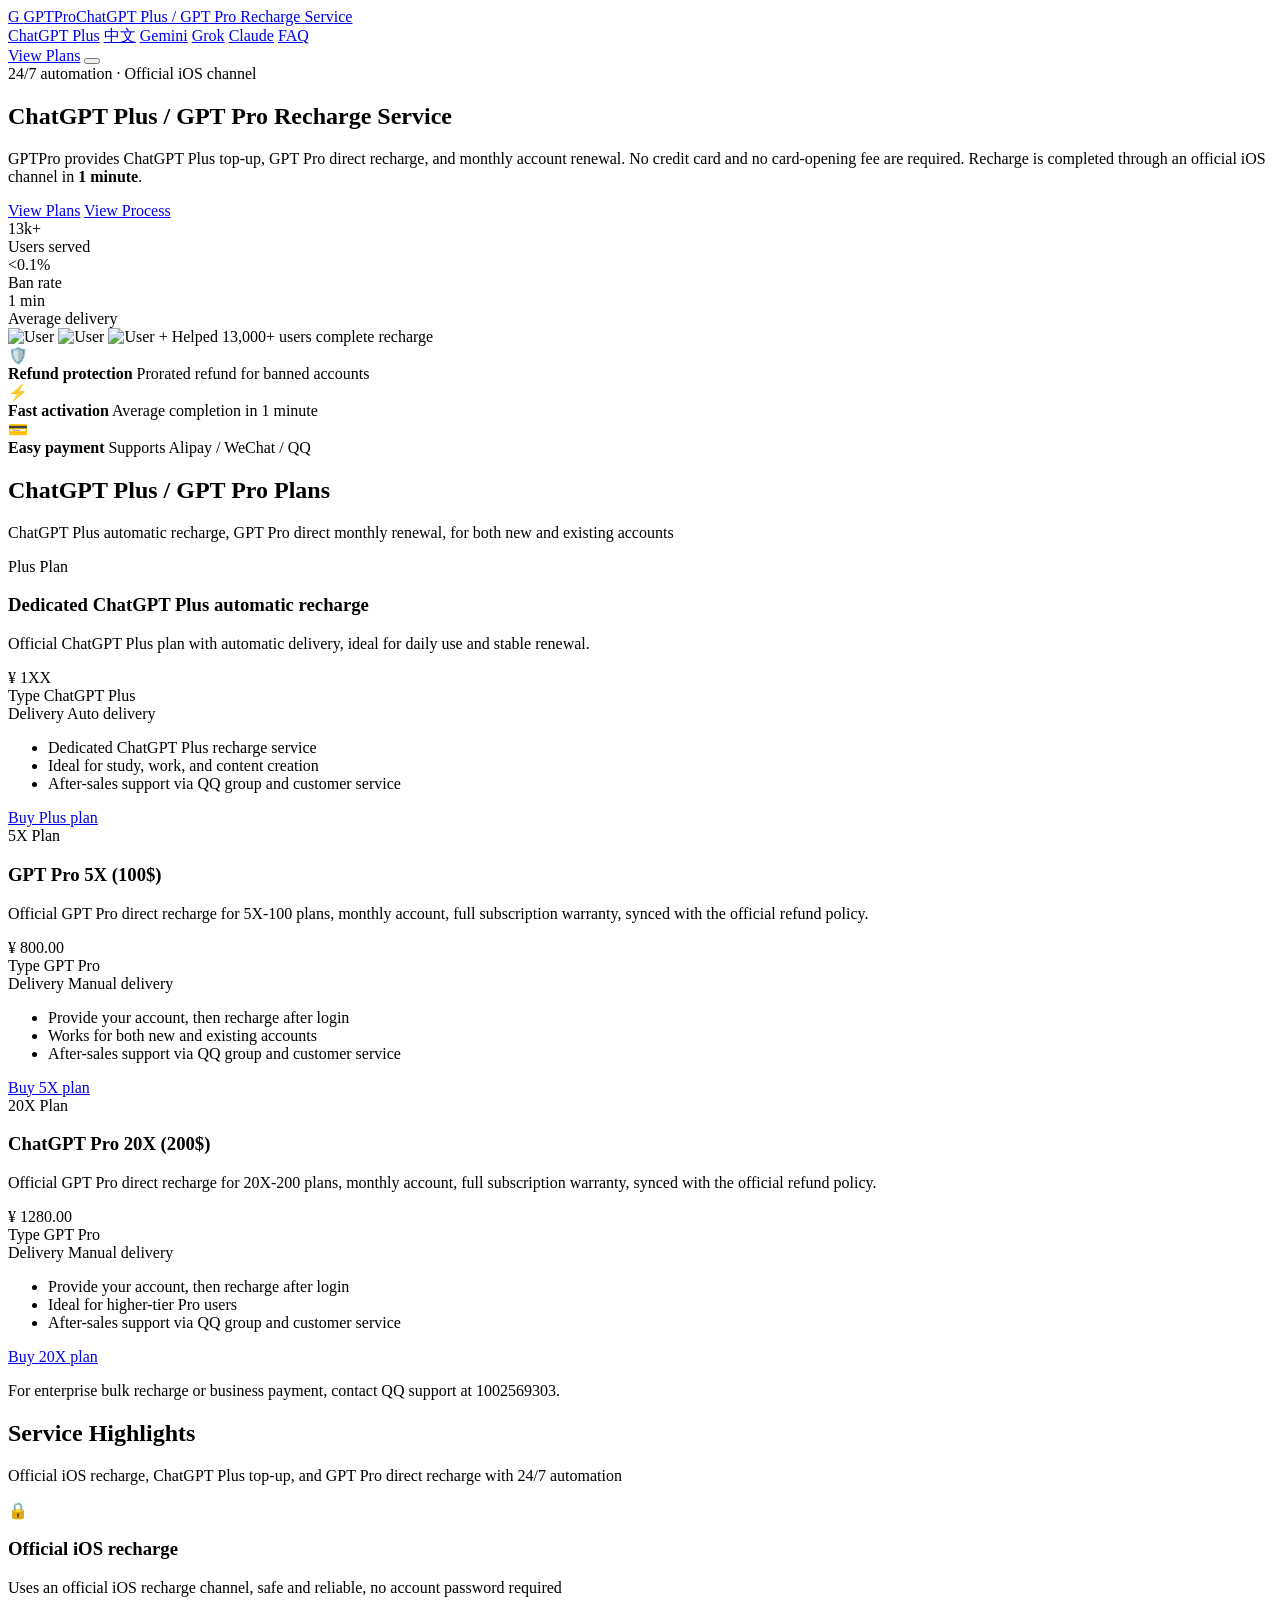
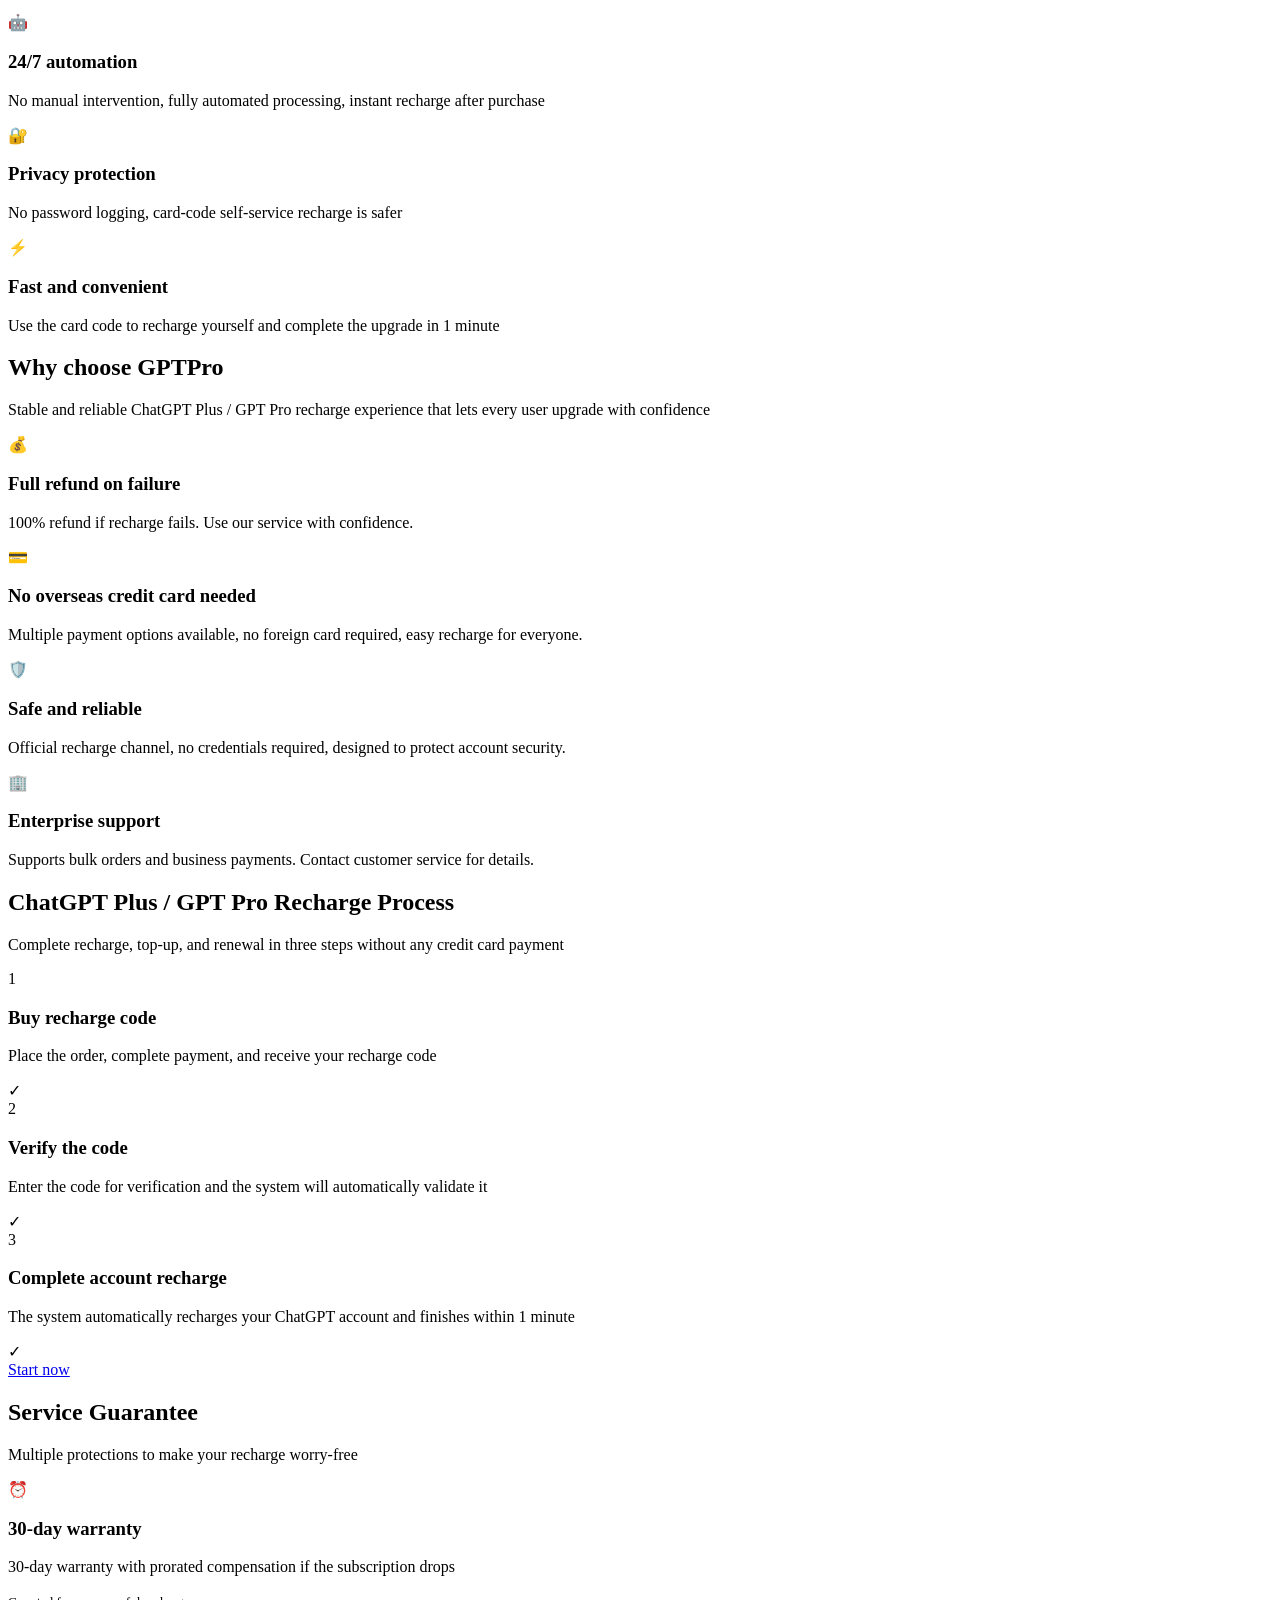
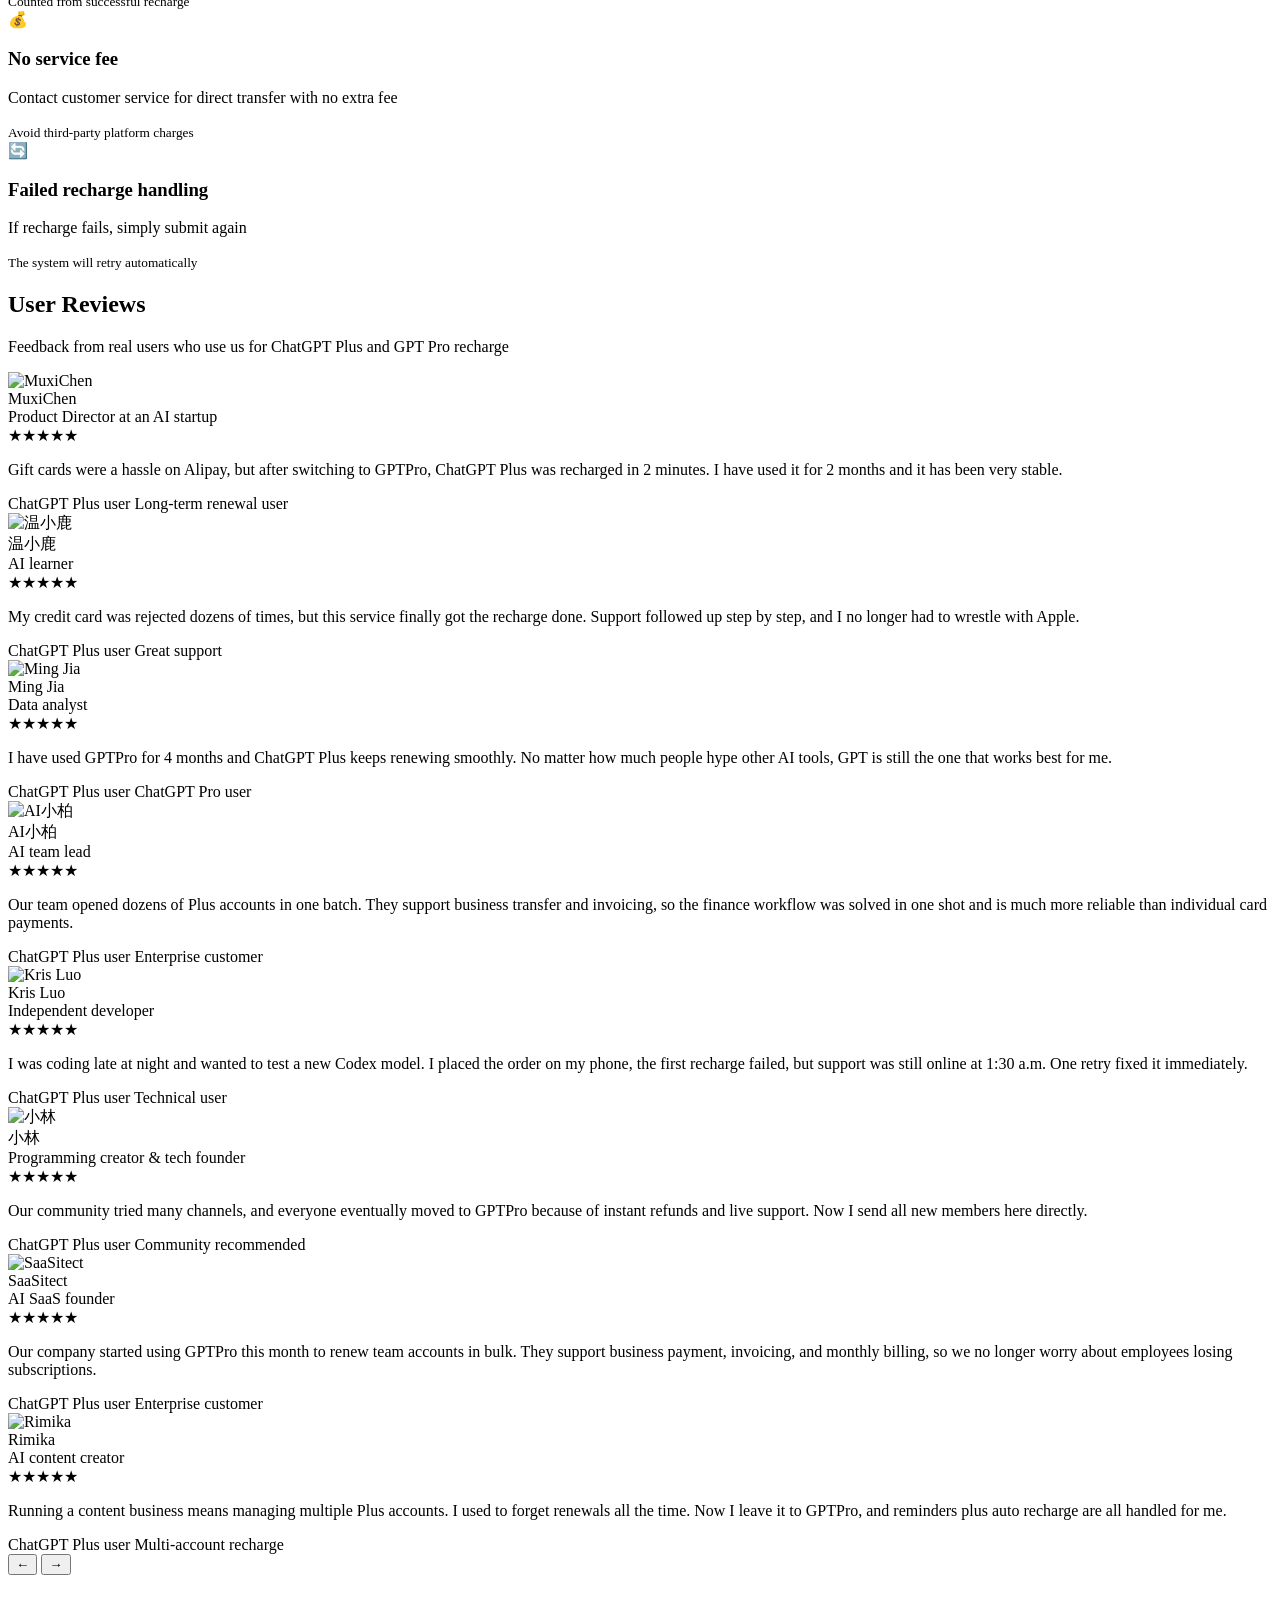
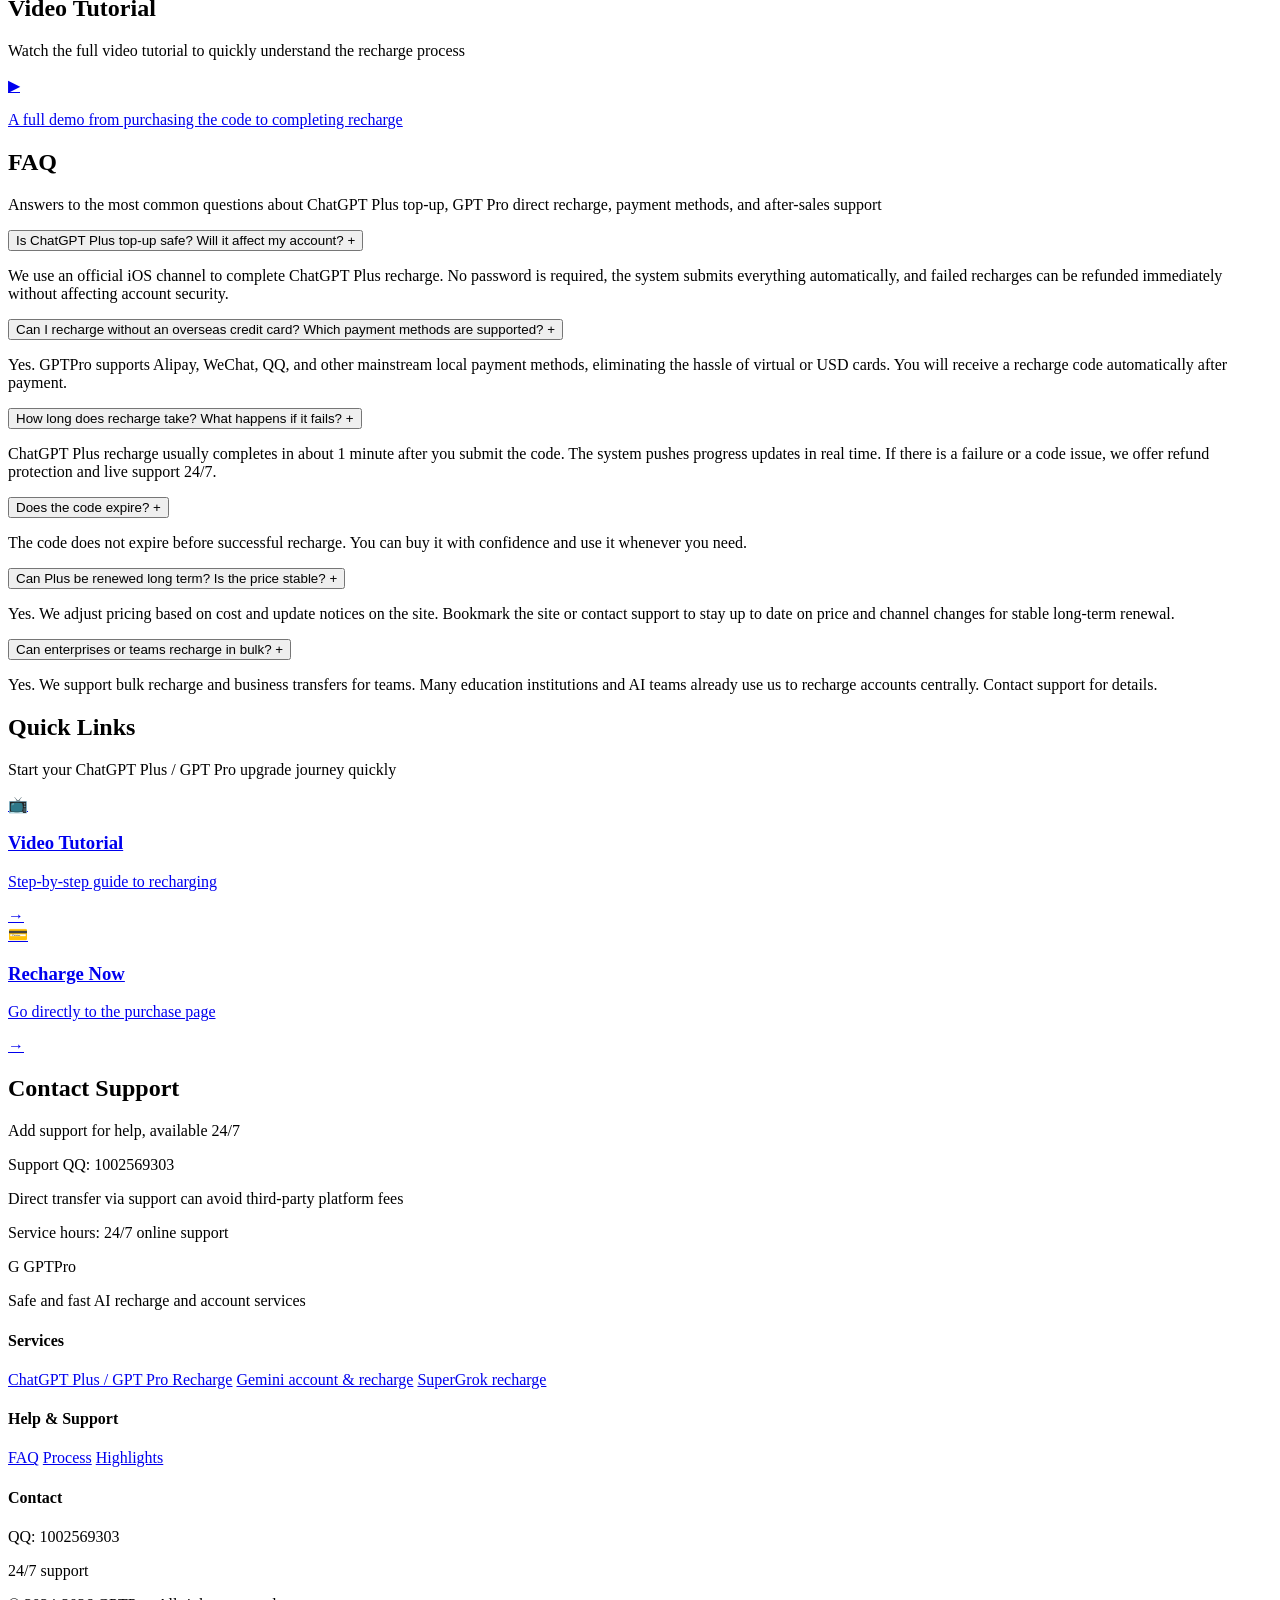
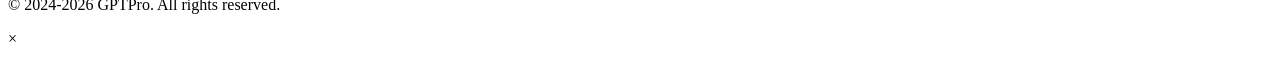
==== en/index.html @ 168c5d68 "Rebrand site as GPTPro" ====
<!DOCTYPE html>
<html lang="en">
<head>
    <meta charset="UTF-8">
    <meta name="viewport" content="width=device-width, initial-scale=1.0">
    <title>GPTPro ChatGPT Plus / GPT Pro Recharge, Top-up & Renewal</title>
    <meta name="description" content="GPTPro offers ChatGPT Plus top-up, GPT Pro direct recharge, monthly renewal, and automatic activation. We support Alipay, WeChat Pay, and QQ Pay through an official iOS channel with a 30-day warranty and prorated refund protection.">
    <meta name="keywords" content="ChatGPT Plus,ChatGPT Plus top-up,ChatGPT Plus recharge,GPT Pro,GPT Pro recharge,ChatGPT Pro recharge,ChatGPT renewal,monthly renewal,automatic recharge,official iOS channel,Alipay,WeChat Pay,QQ Pay,AI recharge service">
    <link rel="stylesheet" href="style.css">
    <link rel="icon" href="data:image/svg+xml,<svg xmlns='http://www.w3.org/2000/svg' viewBox='0 0 100 100'><text y='.9em' font-size='90'>🚀</text></svg>">
</head>
<body>
    <!-- Navbar -->
    <nav class="navbar">
        <div class="navbar-container">
            <a href="index.html" class="navbar-logo">
                <span class="logo-icon">G</span>
                <span class="logo-text">GPTPro<span class="logo-sub">ChatGPT Plus / GPT Pro Recharge Service</span></span>
            </a>
            <div class="navbar-links">
                <a href="index.html" class="nav-tab active">ChatGPT Plus</a>
                <a href="../index.html" class="nav-tab">中文</a>
                <a href="gemini.html" class="nav-tab">Gemini</a>
                <a href="grok.html" class="nav-tab">Grok</a>
                <a href="https://upclaude.chatgpt-plus.top/" target="_blank" rel="noopener noreferrer" class="nav-tab">Claude</a>
                <a href="faq.html" class="nav-tab">FAQ</a>
            </div>
            <a href="#pricing" class="navbar-cta">View Plans</a>
            <button class="mobile-menu-btn" id="mobile-menu-btn">
                <span></span><span></span><span></span>
            </button>
        </div>
    </nav>

    <div class="container">
        <!-- Hero Section -->
        <section class="hero">
            <div class="hero-badge">24/7 automation · Official iOS channel</div>
            <h1 class="hero-title">ChatGPT Plus / GPT Pro Recharge Service</h1>
            <p class="hero-desc">GPTPro provides ChatGPT Plus top-up, GPT Pro direct recharge, and monthly account renewal. No credit card and no card-opening fee are required. Recharge is completed through an official iOS channel in <strong>1 minute</strong>.</p>
            <div class="hero-actions">
                <a href="#pricing" class="btn-primary">View Plans</a>
                <a href="#steps" class="btn-secondary">View Process</a>
            </div>
            <div class="hero-stats">
                <div class="stat">
                    <div class="stat-number">13k+</div>
                    <div class="stat-label">Users served</div>
                </div>
                <div class="stat">
                    <div class="stat-number">&lt;0.1%</div>
                    <div class="stat-label">Ban rate</div>
                </div>
                <div class="stat">
                    <div class="stat-number">1 min</div>
                    <div class="stat-label">Average delivery</div>
                </div>
            </div>
            <div class="hero-avatars">
                <img src="https://api.dicebear.com/7.x/notionists/svg?seed=Alice" alt="User" class="avatar">
                <img src="https://api.dicebear.com/7.x/notionists/svg?seed=Bob" alt="User" class="avatar">
                <img src="https://api.dicebear.com/7.x/notionists/svg?seed=Carol" alt="User" class="avatar">
                <span class="avatar-more">+</span>
                <span class="avatar-text">Helped 13,000+ users complete recharge</span>
            </div>
        </section>

        <!-- Trust Indicators -->
        <section class="trust-bar">
            <div class="trust-item">
                <div class="trust-icon">🛡️</div>
                <div class="trust-info">
                    <strong>Refund protection</strong>
                    <span>Prorated refund for banned accounts</span>
                </div>
            </div>
            <div class="trust-item">
                <div class="trust-icon">⚡</div>
                <div class="trust-info">
                    <strong>Fast activation</strong>
                    <span>Average completion in 1 minute</span>
                </div>
            </div>
            <div class="trust-item">
                <div class="trust-icon">💳</div>
                <div class="trust-info">
                    <strong>Easy payment</strong>
                    <span>Supports Alipay / WeChat / QQ</span>
                </div>
            </div>
        </section>

        <!-- Pricing Section -->
        <section class="pricing-section" id="pricing">
            <div class="section-header">
                <h2>ChatGPT Plus / GPT Pro Plans</h2>
                <p>ChatGPT Plus automatic recharge, GPT Pro direct monthly renewal, for both new and existing accounts</p>
            </div>
            <div class="pricing-grid">
                <article class="pricing-card">
                    <span class="pricing-badge hot">Plus Plan</span>
                    <h3>Dedicated ChatGPT Plus automatic recharge</h3>
                    <p class="pricing-desc">Official ChatGPT Plus plan with automatic delivery, ideal for daily use and stable renewal.</p>
                    <div class="pricing-price">
                        <span class="price-currency">¥</span>
                        <span class="price-amount">1XX</span>
                    </div>
                    <div class="pricing-meta">
                        <div class="meta-item">
                            <span class="meta-label">Type</span>
                            <span class="meta-value">ChatGPT Plus</span>
                        </div>
                        <div class="meta-item">
                            <span class="meta-label">Delivery</span>
                            <span class="meta-value">Auto delivery</span>
                        </div>
                    </div>
                    <ul class="pricing-features">
                        <li>Dedicated ChatGPT Plus recharge service</li>
                        <li>Ideal for study, work, and content creation</li>
                        <li>After-sales support via QQ group and customer service</li>
                    </ul>
                    <a href="https://maynorai.jichiyun.sbs/buy/7" target="_blank" rel="noopener noreferrer" class="btn-primary btn-block">Buy Plus plan</a>
                </article>

                <article class="pricing-card">
                    <span class="pricing-badge">5X Plan</span>
                    <h3>GPT Pro 5X (100$)</h3>
                    <p class="pricing-desc">Official GPT Pro direct recharge for 5X-100 plans, monthly account, full subscription warranty, synced with the official refund policy.</p>
                    <div class="pricing-price">
                        <span class="price-currency">¥</span>
                        <span class="price-amount">800.00</span>
                    </div>
                    <div class="pricing-meta">
                        <div class="meta-item">
                            <span class="meta-label">Type</span>
                            <span class="meta-value">GPT Pro</span>
                        </div>
                        <div class="meta-item">
                            <span class="meta-label">Delivery</span>
                            <span class="meta-value">Manual delivery</span>
                        </div>
                    </div>
                    <ul class="pricing-features">
                        <li>Provide your account, then recharge after login</li>
                        <li>Works for both new and existing accounts</li>
                        <li>After-sales support via QQ group and customer service</li>
                    </ul>
                    <a href="https://maynorai.jichiyun.sbs/buy/23" target="_blank" rel="noopener noreferrer" class="btn-primary btn-block">Buy 5X plan</a>
                </article>

                <article class="pricing-card featured">
                    <span class="pricing-badge hot">20X Plan</span>
                    <h3>ChatGPT Pro 20X (200$)</h3>
                    <p class="pricing-desc">Official GPT Pro direct recharge for 20X-200 plans, monthly account, full subscription warranty, synced with the official refund policy.</p>
                    <div class="pricing-price">
                        <span class="price-currency">¥</span>
                        <span class="price-amount">1280.00</span>
                    </div>
                    <div class="pricing-meta">
                        <div class="meta-item">
                            <span class="meta-label">Type</span>
                            <span class="meta-value">GPT Pro</span>
                        </div>
                        <div class="meta-item">
                            <span class="meta-label">Delivery</span>
                            <span class="meta-value">Manual delivery</span>
                        </div>
                    </div>
                    <ul class="pricing-features">
                        <li>Provide your account, then recharge after login</li>
                        <li>Ideal for higher-tier Pro users</li>
                        <li>After-sales support via QQ group and customer service</li>
                    </ul>
                    <a href="https://maynorai.jichiyun.sbs/buy/24" target="_blank" rel="noopener noreferrer" class="btn-primary btn-block">Buy 20X plan</a>
                </article>
            </div>
            <div class="pricing-note">
                <p>For enterprise bulk recharge or business payment, contact QQ support at 1002569303.</p>
            </div>
        </section>

        <!-- Features Section -->
        <section class="features-section" id="features">
            <div class="section-header">
                <h2>Service Highlights</h2>
                <p>Official iOS recharge, ChatGPT Plus top-up, and GPT Pro direct recharge with 24/7 automation</p>
            </div>
            <div class="features-grid">
                <div class="feature-card">
                    <div class="feature-icon">🔒</div>
                    <h3>Official iOS recharge</h3>
                    <p>Uses an official iOS recharge channel, safe and reliable, no account password required</p>
                </div>
                <div class="feature-card">
                    <div class="feature-icon">🤖</div>
                    <h3>24/7 automation</h3>
                    <p>No manual intervention, fully automated processing, instant recharge after purchase</p>
                </div>
                <div class="feature-card">
                    <div class="feature-icon">🔐</div>
                    <h3>Privacy protection</h3>
                    <p>No password logging, card-code self-service recharge is safer</p>
                </div>
                <div class="feature-card">
                    <div class="feature-icon">⚡</div>
                    <h3>Fast and convenient</h3>
                    <p>Use the card code to recharge yourself and complete the upgrade in 1 minute</p>
                </div>
            </div>
        </section>

        <!-- Why Choose Us -->
        <section class="why-us-section" id="why-us">
            <div class="section-header">
                <h2>Why choose GPTPro</h2>
                <p>Stable and reliable ChatGPT Plus / GPT Pro recharge experience that lets every user upgrade with confidence</p>
            </div>
            <div class="why-us-grid">
                <div class="why-us-card">
                    <div class="why-us-icon">💰</div>
                    <h3>Full refund on failure</h3>
                    <p>100% refund if recharge fails. Use our service with confidence.</p>
                </div>
                <div class="why-us-card">
                    <div class="why-us-icon">💳</div>
                    <h3>No overseas credit card needed</h3>
                    <p>Multiple payment options available, no foreign card required, easy recharge for everyone.</p>
                </div>
                <div class="why-us-card">
                    <div class="why-us-icon">🛡️</div>
                    <h3>Safe and reliable</h3>
                    <p>Official recharge channel, no credentials required, designed to protect account security.</p>
                </div>
                <div class="why-us-card">
                    <div class="why-us-icon">🏢</div>
                    <h3>Enterprise support</h3>
                    <p>Supports bulk orders and business payments. Contact customer service for details.</p>
                </div>
            </div>
        </section>

        <!-- Steps Section -->
        <section class="steps-section" id="steps">
            <div class="section-header">
                <h2>ChatGPT Plus / GPT Pro Recharge Process</h2>
                <p>Complete recharge, top-up, and renewal in three steps without any credit card payment</p>
            </div>
            <div class="steps-timeline">
                <div class="step-card">
                    <div class="step-number">1</div>
                    <div class="step-content">
                        <h3>Buy recharge code</h3>
                        <p>Place the order, complete payment, and receive your recharge code</p>
                    </div>
                    <span class="step-check">✓</span>
                </div>
                <div class="step-card">
                    <div class="step-number">2</div>
                    <div class="step-content">
                        <h3>Verify the code</h3>
                        <p>Enter the code for verification and the system will automatically validate it</p>
                    </div>
                    <span class="step-check">✓</span>
                </div>
                <div class="step-card">
                    <div class="step-number">3</div>
                    <div class="step-content">
                        <h3>Complete account recharge</h3>
                        <p>The system automatically recharges your ChatGPT account and finishes within 1 minute</p>
                    </div>
                    <span class="step-check">✓</span>
                </div>
            </div>
            <div class="steps-cta">
                <a href="#pricing" class="btn-primary">Start now</a>
            </div>
        </section>

        <!-- Warranty Section -->
        <section class="warranty-section">
            <div class="section-header">
                <h2>Service Guarantee</h2>
                <p>Multiple protections to make your recharge worry-free</p>
            </div>
            <div class="warranty-grid">
                <div class="warranty-card">
                    <div class="warranty-icon">⏰</div>
                    <h3>30-day warranty</h3>
                    <p>30-day warranty with prorated compensation if the subscription drops</p>
                    <small>Counted from successful recharge</small>
                </div>
                <div class="warranty-card">
                    <div class="warranty-icon">💰</div>
                    <h3>No service fee</h3>
                    <p>Contact customer service for direct transfer with no extra fee</p>
                    <small>Avoid third-party platform charges</small>
                </div>
                <div class="warranty-card">
                    <div class="warranty-icon">🔄</div>
                    <h3>Failed recharge handling</h3>
                    <p>If recharge fails, simply submit again</p>
                    <small>The system will retry automatically</small>
                </div>
            </div>
        </section>

        <!-- Testimonials -->
        <section class="testimonials-section" id="testimonials">
            <div class="section-header">
                <h2>User Reviews</h2>
                <p>Feedback from real users who use us for ChatGPT Plus and GPT Pro recharge</p>
            </div>
            <div class="testimonials-scroll" id="testimonials-scroll">
                <div class="testimonials-track" id="testimonials-track">
                    <div class="testimonial-card">
                        <div class="testimonial-header">
                            <img src="https://api.dicebear.com/7.x/notionists/svg?seed=MuxiChen" alt="MuxiChen" class="testimonial-avatar">
                            <div>
                                <div class="testimonial-name">MuxiChen</div>
                                <div class="testimonial-role">Product Director at an AI startup</div>
                            </div>
                            <div class="testimonial-stars">&#9733;&#9733;&#9733;&#9733;&#9733;</div>
                        </div>
                        <p class="testimonial-text">Gift cards were a hassle on Alipay, but after switching to GPTPro, ChatGPT Plus was recharged in 2 minutes. I have used it for 2 months and it has been very stable.</p>
                        <div class="testimonial-tags">
                            <span>ChatGPT Plus user</span>
                            <span>Long-term renewal user</span>
                        </div>
                    </div>
                    <div class="testimonial-card">
                        <div class="testimonial-header">
                            <img src="https://api.dicebear.com/7.x/notionists/svg?seed=WenLu" alt="温小鹿" class="testimonial-avatar">
                            <div>
                                <div class="testimonial-name">温小鹿</div>
                                <div class="testimonial-role">AI learner</div>
                            </div>
                            <div class="testimonial-stars">&#9733;&#9733;&#9733;&#9733;&#9733;</div>
                        </div>
                        <p class="testimonial-text">My credit card was rejected dozens of times, but this service finally got the recharge done. Support followed up step by step, and I no longer had to wrestle with Apple.</p>
                        <div class="testimonial-tags">
                            <span>ChatGPT Plus user</span>
                            <span>Great support</span>
                        </div>
                    </div>
                    <div class="testimonial-card">
                        <div class="testimonial-header">
                            <img src="https://api.dicebear.com/7.x/notionists/svg?seed=MingJia" alt="Ming Jia" class="testimonial-avatar">
                            <div>
                                <div class="testimonial-name">Ming Jia</div>
                                <div class="testimonial-role">Data analyst</div>
                            </div>
                            <div class="testimonial-stars">&#9733;&#9733;&#9733;&#9733;&#9733;</div>
                        </div>
                        <p class="testimonial-text">I have used GPTPro for 4 months and ChatGPT Plus keeps renewing smoothly. No matter how much people hype other AI tools, GPT is still the one that works best for me.</p>
                        <div class="testimonial-tags">
                            <span>ChatGPT Plus user</span>
                            <span>ChatGPT Pro user</span>
                        </div>
                    </div>
                    <div class="testimonial-card">
                        <div class="testimonial-header">
                            <img src="https://api.dicebear.com/7.x/notionists/svg?seed=AIXiaobai" alt="AI小柏" class="testimonial-avatar">
                            <div>
                                <div class="testimonial-name">AI小柏</div>
                                <div class="testimonial-role">AI team lead</div>
                            </div>
                            <div class="testimonial-stars">&#9733;&#9733;&#9733;&#9733;&#9733;</div>
                        </div>
                        <p class="testimonial-text">Our team opened dozens of Plus accounts in one batch. They support business transfer and invoicing, so the finance workflow was solved in one shot and is much more reliable than individual card payments.</p>
                        <div class="testimonial-tags">
                            <span>ChatGPT Plus user</span>
                            <span>Enterprise customer</span>
                        </div>
                    </div>
                    <div class="testimonial-card">
                        <div class="testimonial-header">
                            <img src="https://api.dicebear.com/7.x/notionists/svg?seed=KrisLuo" alt="Kris Luo" class="testimonial-avatar">
                            <div>
                                <div class="testimonial-name">Kris Luo</div>
                                <div class="testimonial-role">Independent developer</div>
                            </div>
                            <div class="testimonial-stars">&#9733;&#9733;&#9733;&#9733;&#9733;</div>
                        </div>
                        <p class="testimonial-text">I was coding late at night and wanted to test a new Codex model. I placed the order on my phone, the first recharge failed, but support was still online at 1:30 a.m. One retry fixed it immediately.</p>
                        <div class="testimonial-tags">
                            <span>ChatGPT Plus user</span>
                            <span>Technical user</span>
                        </div>
                    </div>
                    <div class="testimonial-card">
                        <div class="testimonial-header">
                            <img src="https://api.dicebear.com/7.x/notionists/svg?seed=XiaoLin" alt="小林" class="testimonial-avatar">
                            <div>
                                <div class="testimonial-name">小林</div>
                                <div class="testimonial-role">Programming creator &amp; tech founder</div>
                            </div>
                            <div class="testimonial-stars">&#9733;&#9733;&#9733;&#9733;&#9733;</div>
                        </div>
                        <p class="testimonial-text">Our community tried many channels, and everyone eventually moved to GPTPro because of instant refunds and live support. Now I send all new members here directly.</p>
                        <div class="testimonial-tags">
                            <span>ChatGPT Plus user</span>
                            <span>Community recommended</span>
                        </div>
                    </div>
                    <div class="testimonial-card">
                        <div class="testimonial-header">
                            <img src="https://api.dicebear.com/7.x/notionists/svg?seed=SaaSitect" alt="SaaSitect" class="testimonial-avatar">
                            <div>
                                <div class="testimonial-name">SaaSitect</div>
                                <div class="testimonial-role">AI SaaS founder</div>
                            </div>
                            <div class="testimonial-stars">&#9733;&#9733;&#9733;&#9733;&#9733;</div>
                        </div>
                        <p class="testimonial-text">Our company started using GPTPro this month to renew team accounts in bulk. They support business payment, invoicing, and monthly billing, so we no longer worry about employees losing subscriptions.</p>
                        <div class="testimonial-tags">
                            <span>ChatGPT Plus user</span>
                            <span>Enterprise customer</span>
                        </div>
                    </div>
                    <div class="testimonial-card">
                        <div class="testimonial-header">
                            <img src="https://api.dicebear.com/7.x/notionists/svg?seed=Rimika" alt="Rimika" class="testimonial-avatar">
                            <div>
                                <div class="testimonial-name">Rimika</div>
                                <div class="testimonial-role">AI content creator</div>
                            </div>
                            <div class="testimonial-stars">&#9733;&#9733;&#9733;&#9733;&#9733;</div>
                        </div>
                        <p class="testimonial-text">Running a content business means managing multiple Plus accounts. I used to forget renewals all the time. Now I leave it to GPTPro, and reminders plus auto recharge are all handled for me.</p>
                        <div class="testimonial-tags">
                            <span>ChatGPT Plus user</span>
                            <span>Multi-account recharge</span>
                        </div>
                    </div>
                </div>
            </div>
            <div class="testimonials-nav">
                <button class="testimonial-nav-btn" id="scroll-left" aria-label="Scroll left">&#8592;</button>
                <button class="testimonial-nav-btn" id="scroll-right" aria-label="Scroll right">&#8594;</button>
            </div>
        </section>

        <!-- Video Tutorial -->
        <section class="video-section">
            <div class="section-header">
                <h2>Video Tutorial</h2>
                <p>Watch the full video tutorial to quickly understand the recharge process</p>
            </div>
            <div class="video-wrapper">
                <a href="https://www.bilibili.com/video/BV19MQMB6EUP/" target="_blank" class="video-link">
                    <div class="video-placeholder">
                        <div class="video-play">▶</div>
                        <p>A full demo from purchasing the code to completing recharge</p>
                    </div>
                </a>
            </div>
        </section>

        <!-- FAQ Section -->
        <section class="faq-section" id="faq">
            <div class="section-header">
                <h2>FAQ</h2>
                <p>Answers to the most common questions about ChatGPT Plus top-up, GPT Pro direct recharge, payment methods, and after-sales support</p>
            </div>
            <div class="faq-list">
                <div class="faq-item">
                    <button class="faq-question">
                        <span>Is ChatGPT Plus top-up safe? Will it affect my account?</span>
                        <span class="faq-arrow">+</span>
                    </button>
                    <div class="faq-answer">
                        <p>We use an official iOS channel to complete ChatGPT Plus recharge. No password is required, the system submits everything automatically, and failed recharges can be refunded immediately without affecting account security.</p>
                    </div>
                </div>
                <div class="faq-item">
                    <button class="faq-question">
                        <span>Can I recharge without an overseas credit card? Which payment methods are supported?</span>
                        <span class="faq-arrow">+</span>
                    </button>
                    <div class="faq-answer">
                        <p>Yes. GPTPro supports Alipay, WeChat, QQ, and other mainstream local payment methods, eliminating the hassle of virtual or USD cards. You will receive a recharge code automatically after payment.</p>
                    </div>
                </div>
                <div class="faq-item">
                    <button class="faq-question">
                        <span>How long does recharge take? What happens if it fails?</span>
                        <span class="faq-arrow">+</span>
                    </button>
                    <div class="faq-answer">
                        <p>ChatGPT Plus recharge usually completes in about 1 minute after you submit the code. The system pushes progress updates in real time. If there is a failure or a code issue, we offer refund protection and live support 24/7.</p>
                    </div>
                </div>
                <div class="faq-item">
                    <button class="faq-question">
                        <span>Does the code expire?</span>
                        <span class="faq-arrow">+</span>
                    </button>
                    <div class="faq-answer">
                        <p>The code does not expire before successful recharge. You can buy it with confidence and use it whenever you need.</p>
                    </div>
                </div>
                <div class="faq-item">
                    <button class="faq-question">
                        <span>Can Plus be renewed long term? Is the price stable?</span>
                        <span class="faq-arrow">+</span>
                    </button>
                    <div class="faq-answer">
                        <p>Yes. We adjust pricing based on cost and update notices on the site. Bookmark the site or contact support to stay up to date on price and channel changes for stable long-term renewal.</p>
                    </div>
                </div>
                <div class="faq-item">
                    <button class="faq-question">
                        <span>Can enterprises or teams recharge in bulk?</span>
                        <span class="faq-arrow">+</span>
                    </button>
                    <div class="faq-answer">
                        <p>Yes. We support bulk recharge and business transfers for teams. Many education institutions and AI teams already use us to recharge accounts centrally. Contact support for details.</p>
                    </div>
                </div>
            </div>
        </section>

        <!-- Quick Links -->
        <section class="quick-links-section">
            <div class="section-header">
                <h2>Quick Links</h2>
                <p>Start your ChatGPT Plus / GPT Pro upgrade journey quickly</p>
            </div>
            <div class="links-grid">
                <a href="https://www.bilibili.com/video/BV19MQMB6EUP/" target="_blank" class="link-card video-link">
                    <div class="link-icon">📺</div>
                    <div class="link-info">
                        <h3>Video Tutorial</h3>
                        <p>Step-by-step guide to recharging</p>
                    </div>
                    <span class="link-arrow">→</span>
                </a>
                <a href="#pricing" class="link-card recharge-link">
                    <div class="link-icon">💳</div>
                    <div class="link-info">
                        <h3>Recharge Now</h3>
                        <p>Go directly to the purchase page</p>
                    </div>
                    <span class="link-arrow">→</span>
                </a>
            </div>
        </section>

        <!-- Customer Service -->
        <section class="customer-service">
            <h2>Contact Support</h2>
            <p class="cs-subtitle">Add support for help, available 24/7</p>
            <div class="service-info">
                <div class="service-item">
                    <span class="service-label">Support QQ:</span>
                    <span class="service-value">1002569303</span>
                </div>
                <div class="service-note">
                    <p>Direct transfer via support can avoid third-party platform fees</p>
                    <p>Service hours: 24/7 online support</p>
                </div>
            </div>
        </section>
    </div>

    <!-- Footer -->
    <footer class="footer">
        <div class="footer-container">
            <div class="footer-top">
                <div class="footer-brand">
                    <div class="footer-logo">
                        <span class="logo-icon">G</span>
                        <span>GPTPro</span>
                    </div>
                    <p>Safe and fast AI recharge and account services</p>
                </div>
                <div class="footer-links">
                    <div class="footer-col">
                        <h4>Services</h4>
                        <a href="index.html">ChatGPT Plus / GPT Pro Recharge</a>
                        <a href="gemini.html">Gemini account & recharge</a>
                        <a href="grok.html">SuperGrok recharge</a>
                    </div>
                    <div class="footer-col">
                        <h4>Help & Support</h4>
                        <a href="faq.html">FAQ</a>
                        <a href="#steps">Process</a>
                        <a href="#features">Highlights</a>
                    </div>
                    <div class="footer-col">
                        <h4>Contact</h4>
                        <p>QQ: 1002569303</p>
                        <p>24/7 support</p>
                    </div>
                </div>
            </div>
            <div class="footer-bottom">
                <p>&copy; 2024-2026 GPTPro. All rights reserved.</p>
            </div>
        </div>
    </footer>

    <!-- Message Modal -->
    <div class="modal" id="message-modal">
        <div class="modal-content">
            <span class="close">&times;</span>
            <div class="modal-body">
                <p id="modal-message"></p>
            </div>
        </div>
    </div>

    <script src="script.js"></script>
</body>
</html>
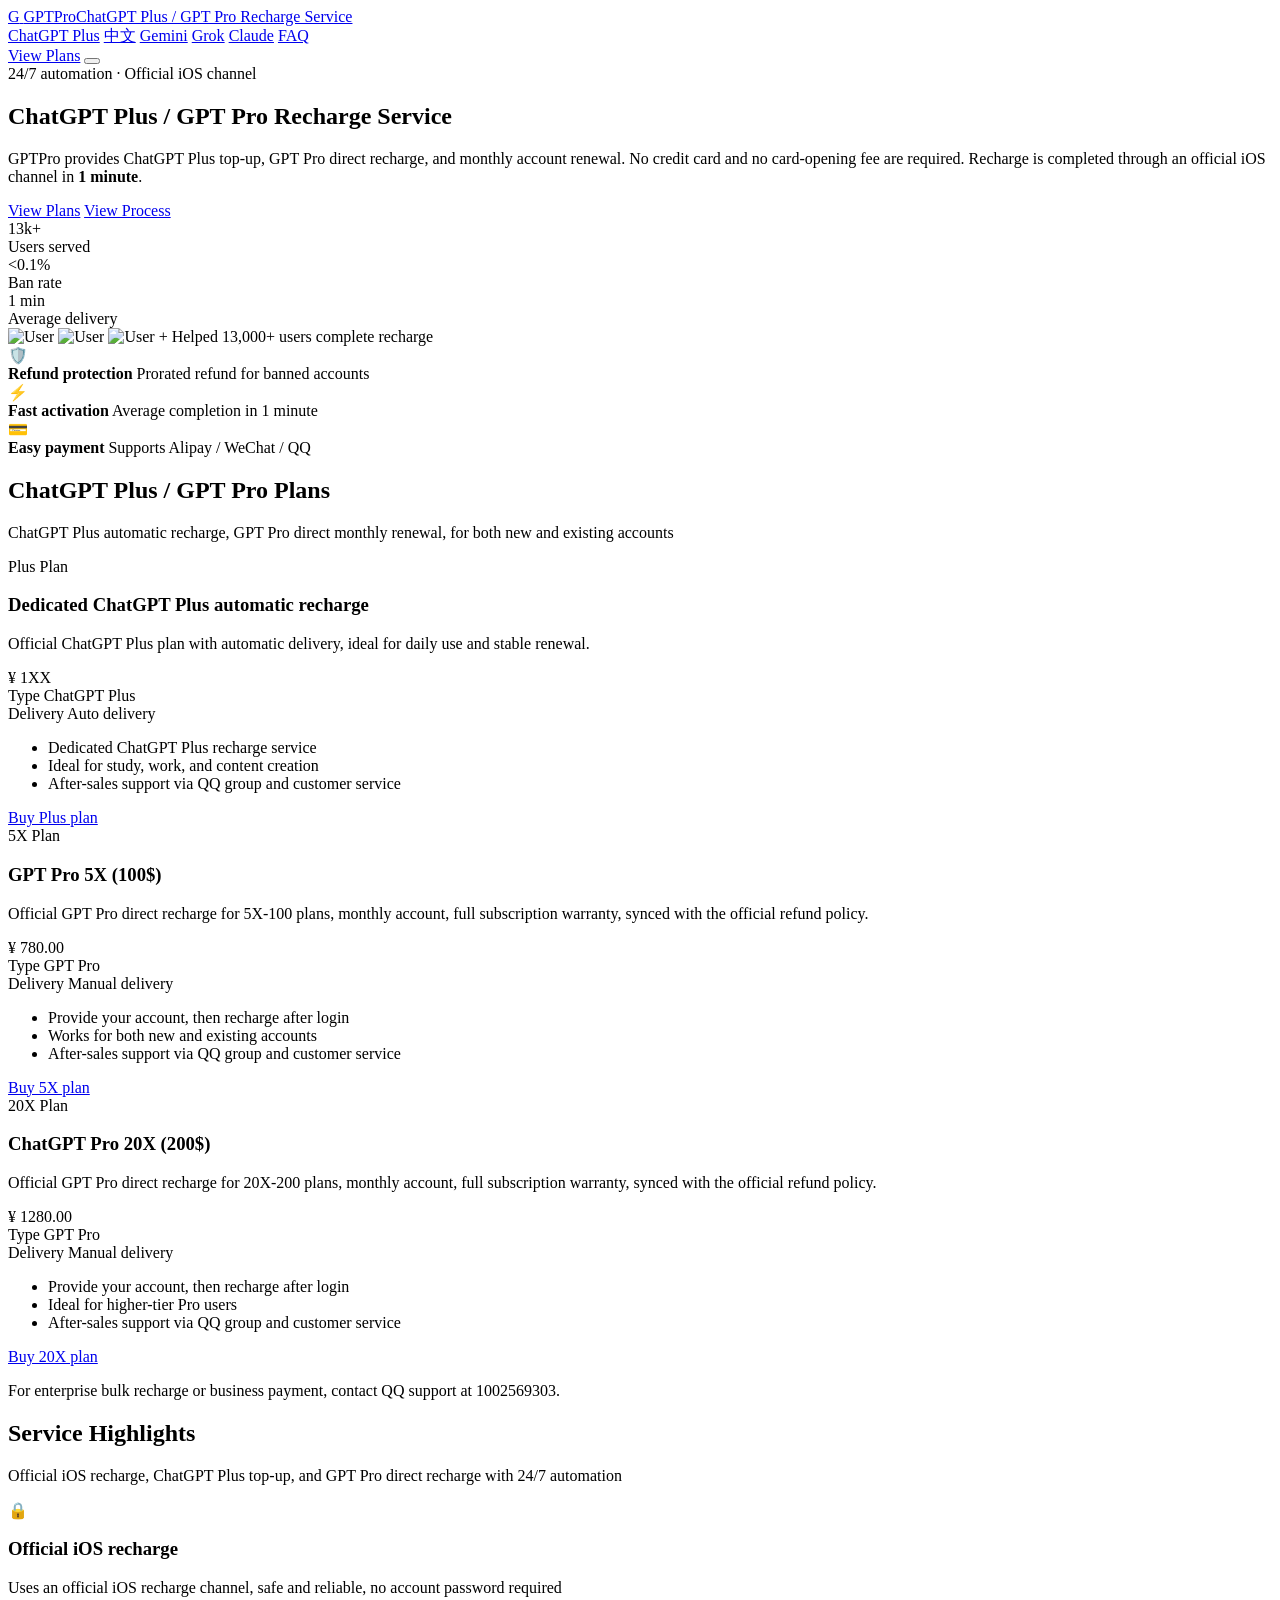
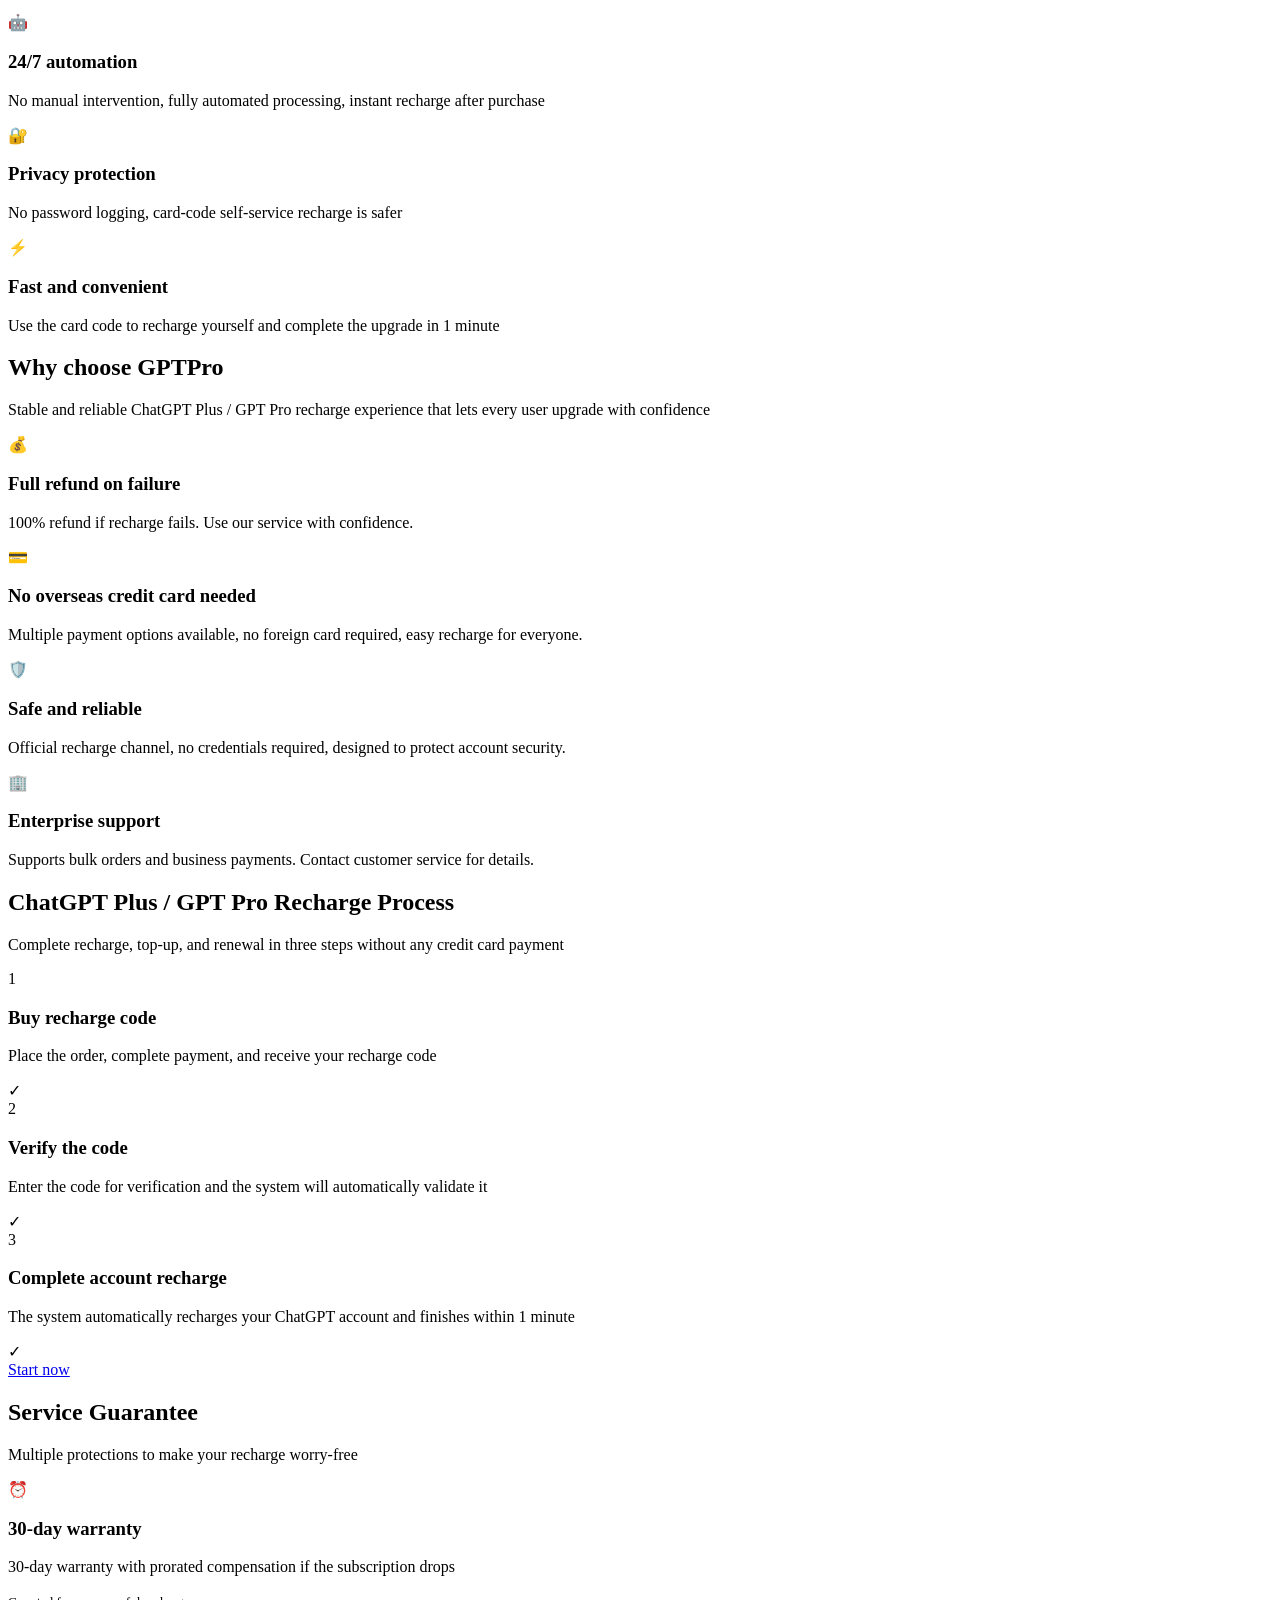
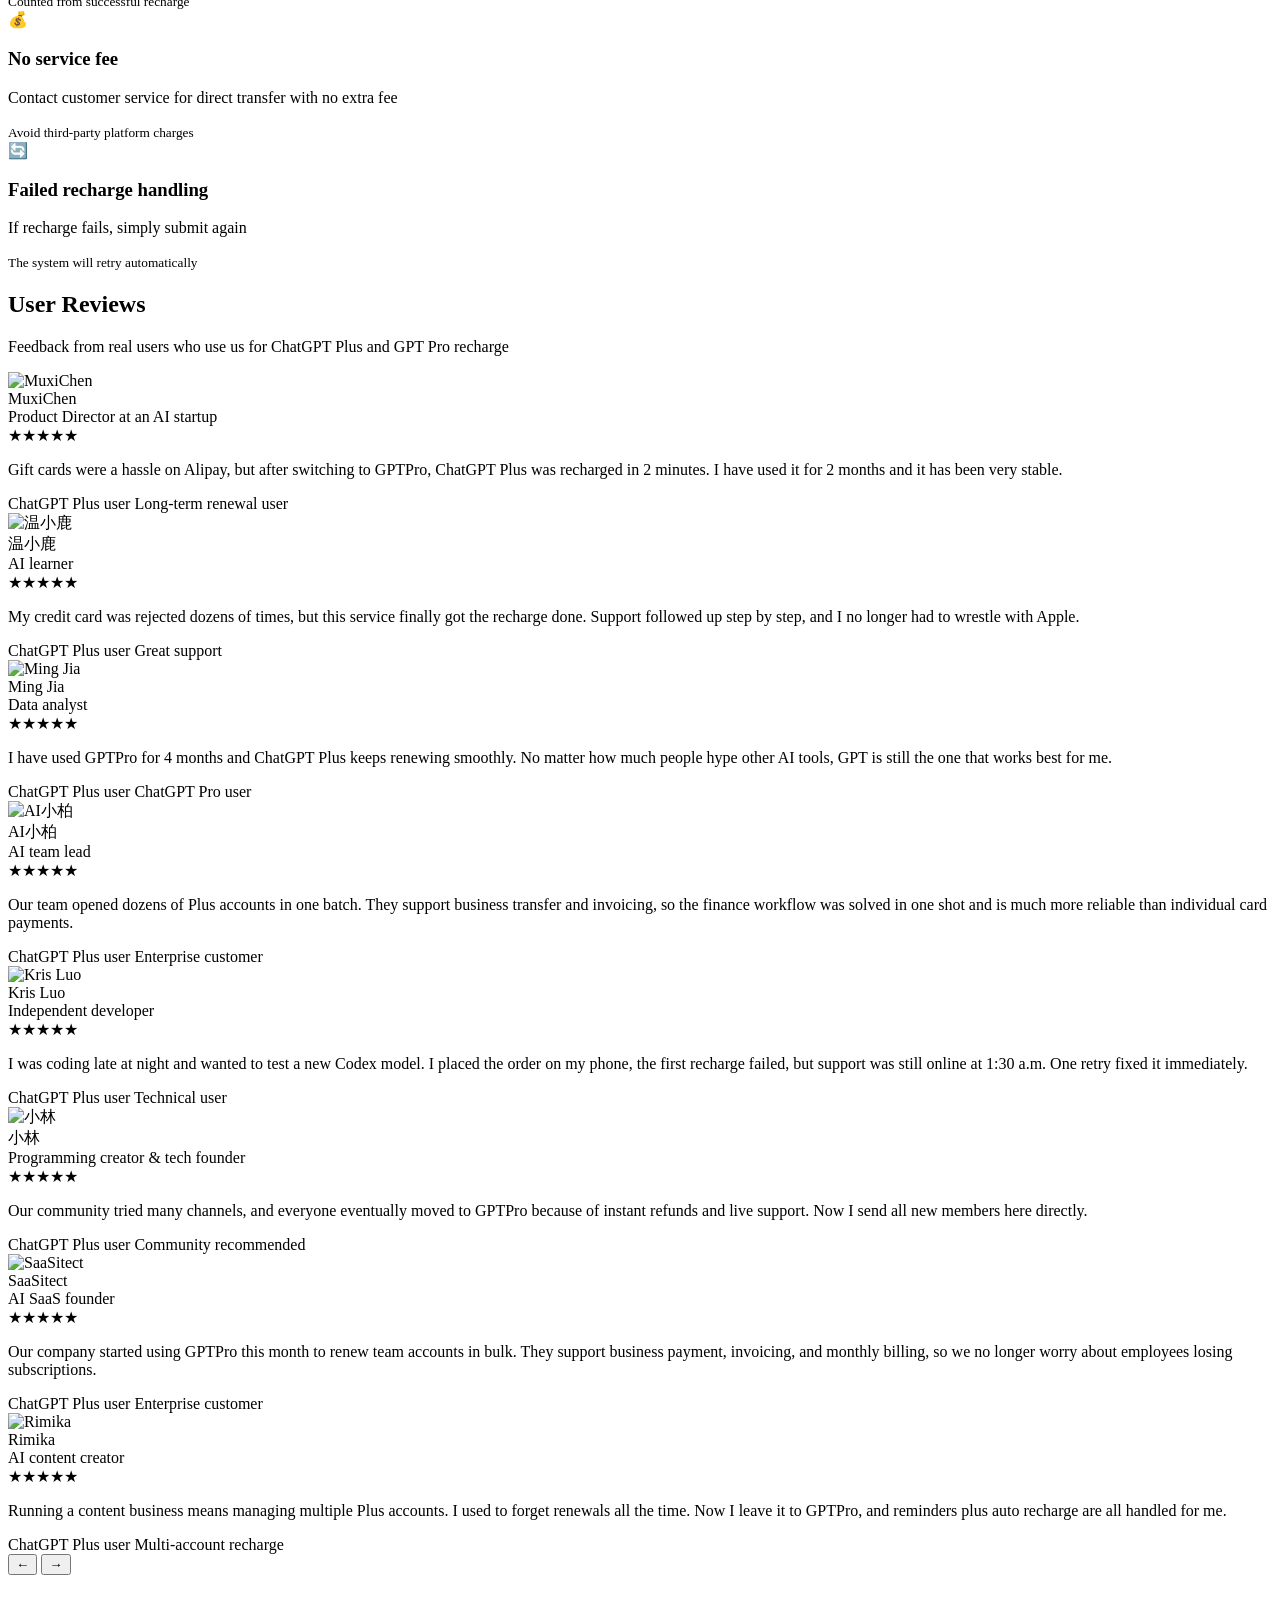
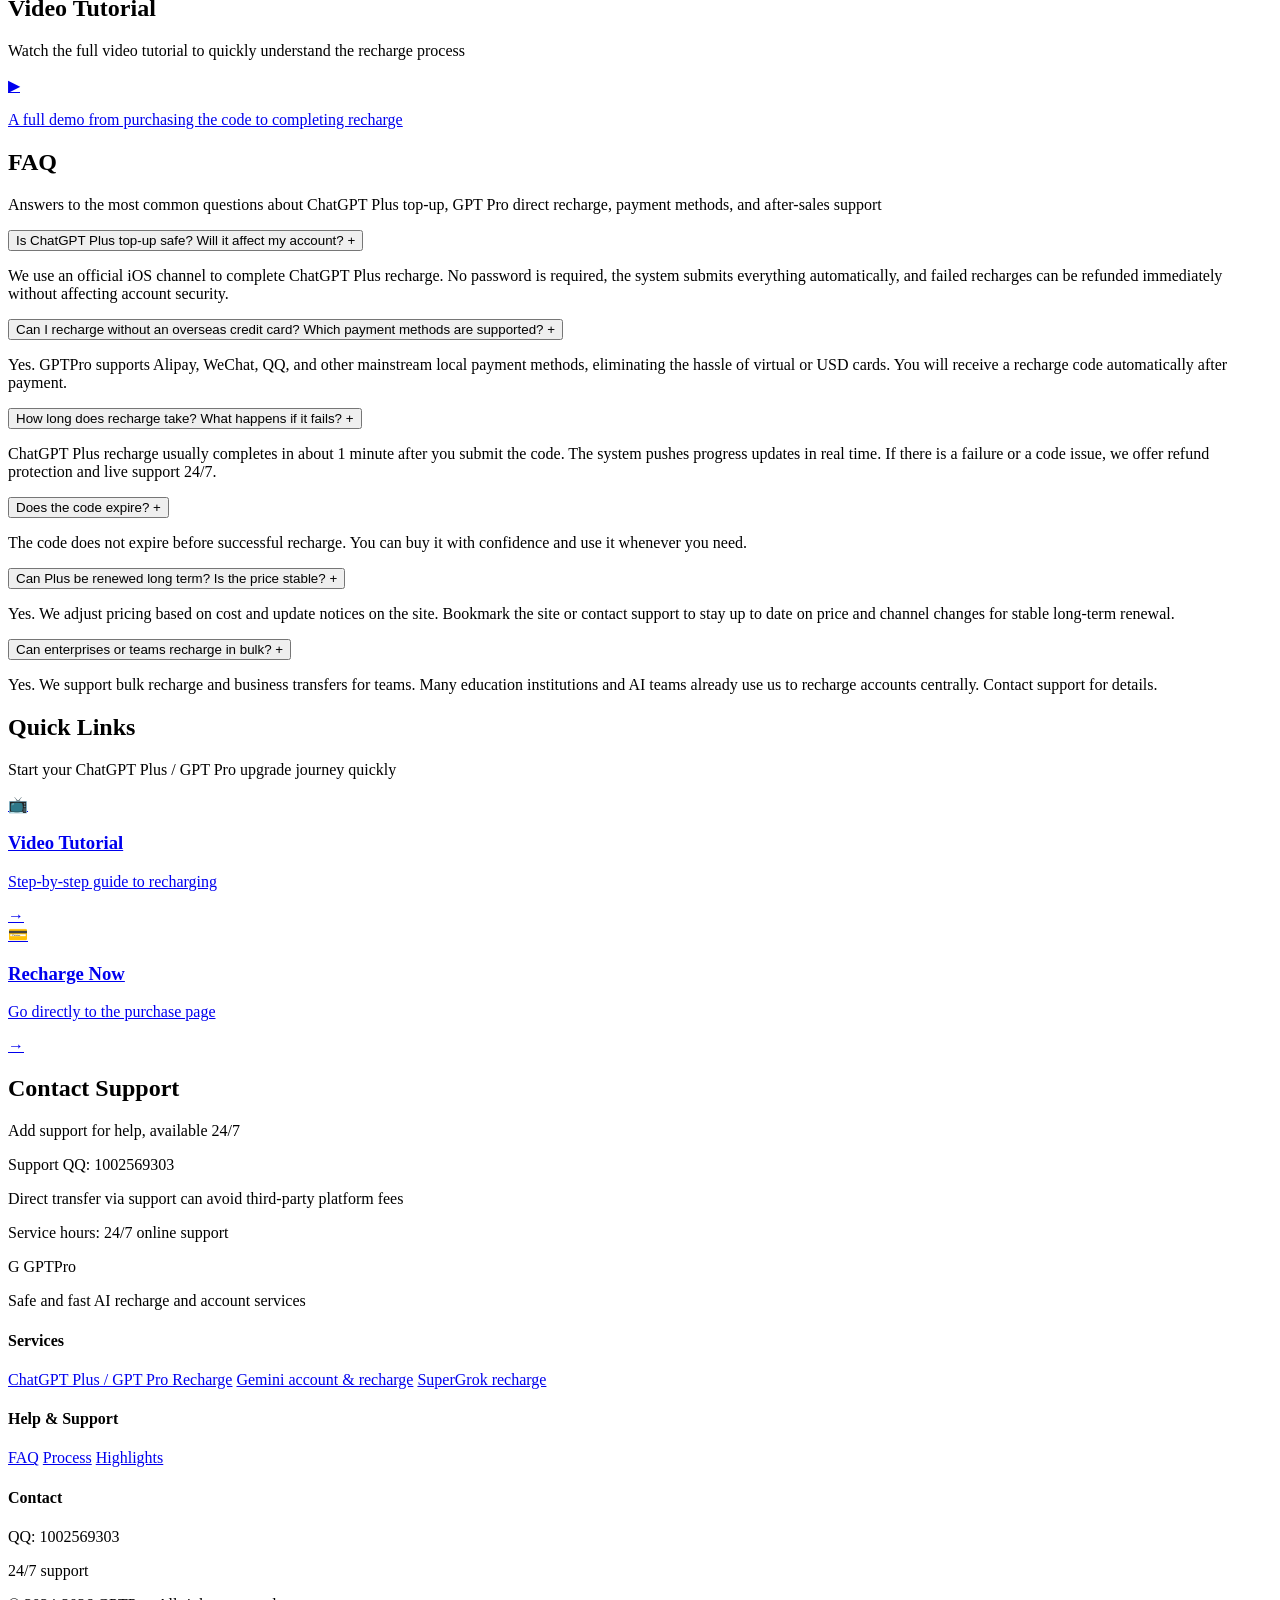
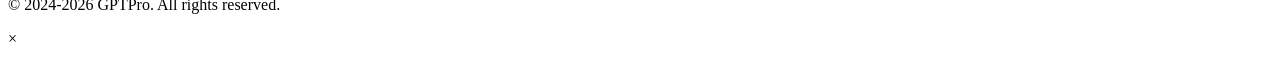
==== commit 08cb3a45: "Remove rocket favicon and update GPT Pro price" ====
--- a/en/index.html
+++ b/en/index.html
@@ -7,7 +7,6 @@
     <meta name="description" content="GPTPro offers ChatGPT Plus top-up, GPT Pro direct recharge, monthly renewal, and automatic activation. We support Alipay, WeChat Pay, and QQ Pay through an official iOS channel with a 30-day warranty and prorated refund protection.">
     <meta name="keywords" content="ChatGPT Plus,ChatGPT Plus top-up,ChatGPT Plus recharge,GPT Pro,GPT Pro recharge,ChatGPT Pro recharge,ChatGPT renewal,monthly renewal,automatic recharge,official iOS channel,Alipay,WeChat Pay,QQ Pay,AI recharge service">
     <link rel="stylesheet" href="style.css">
-    <link rel="icon" href="data:image/svg+xml,<svg xmlns='http://www.w3.org/2000/svg' viewBox='0 0 100 100'><text y='.9em' font-size='90'>🚀</text></svg>">
 </head>
 <body>
     <!-- Navbar -->
@@ -120,7 +119,7 @@
                         <li>Ideal for study, work, and content creation</li>
                         <li>After-sales support via QQ group and customer service</li>
                     </ul>
-                    <a href="https://maynorai.jichiyun.sbs/buy/7" target="_blank" rel="noopener noreferrer" class="btn-primary btn-block">Buy Plus plan</a>
+                    <a href="https://momoai.dadoudou117.com/buy/7" target="_blank" rel="noopener noreferrer" class="btn-primary btn-block">Buy Plus plan</a>
                 </article>
 
                 <article class="pricing-card">
@@ -129,7 +128,7 @@
                     <p class="pricing-desc">Official GPT Pro direct recharge for 5X-100 plans, monthly account, full subscription warranty, synced with the official refund policy.</p>
                     <div class="pricing-price">
                         <span class="price-currency">¥</span>
-                        <span class="price-amount">800.00</span>
+                        <span class="price-amount">780.00</span>
                     </div>
                     <div class="pricing-meta">
                         <div class="meta-item">
@@ -146,7 +145,7 @@
                         <li>Works for both new and existing accounts</li>
                         <li>After-sales support via QQ group and customer service</li>
                     </ul>
-                    <a href="https://maynorai.jichiyun.sbs/buy/23" target="_blank" rel="noopener noreferrer" class="btn-primary btn-block">Buy 5X plan</a>
+                    <a href="https://momoai.dadoudou117.com/buy/23" target="_blank" rel="noopener noreferrer" class="btn-primary btn-block">Buy 5X plan</a>
                 </article>
 
                 <article class="pricing-card featured">
@@ -172,7 +171,7 @@
                         <li>Ideal for higher-tier Pro users</li>
                         <li>After-sales support via QQ group and customer service</li>
                     </ul>
-                    <a href="https://maynorai.jichiyun.sbs/buy/24" target="_blank" rel="noopener noreferrer" class="btn-primary btn-block">Buy 20X plan</a>
+                    <a href="https://momoai.dadoudou117.com/buy/24" target="_blank" rel="noopener noreferrer" class="btn-primary btn-block">Buy 20X plan</a>
                 </article>
             </div>
             <div class="pricing-note">
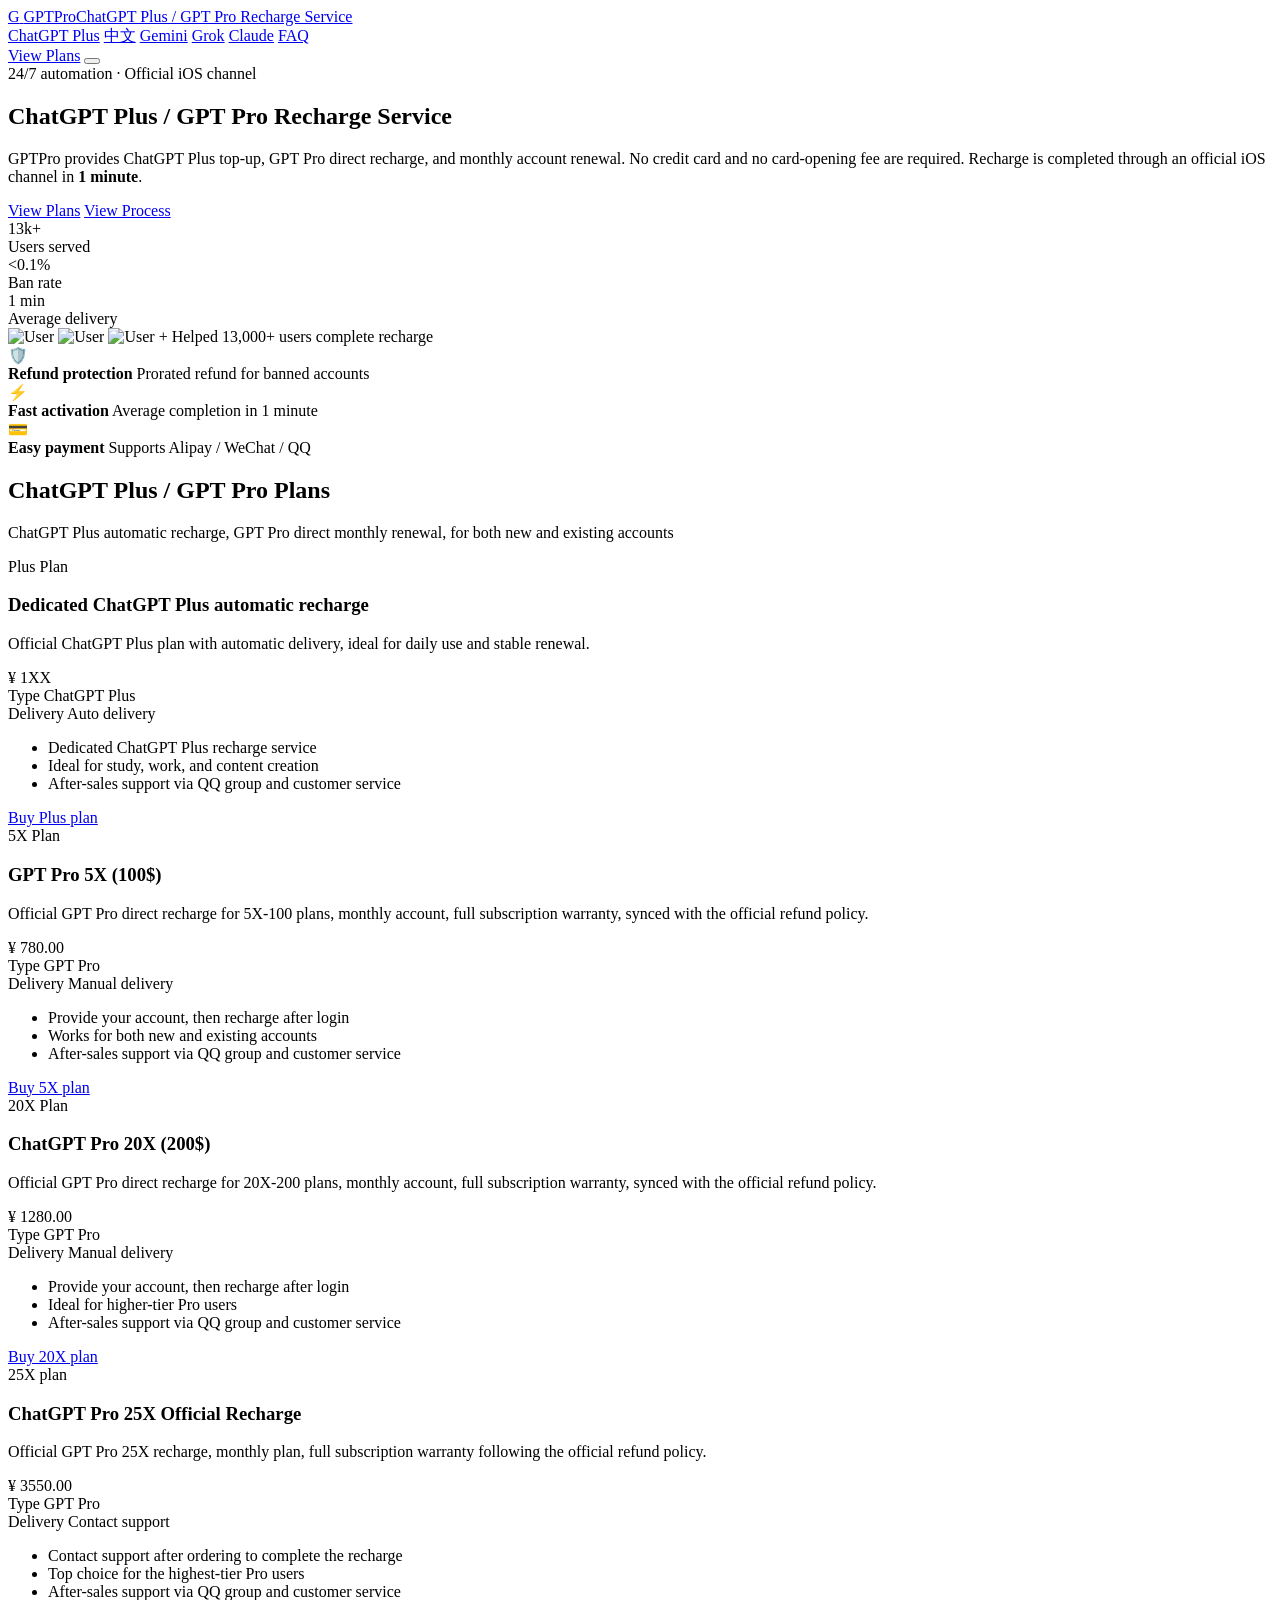
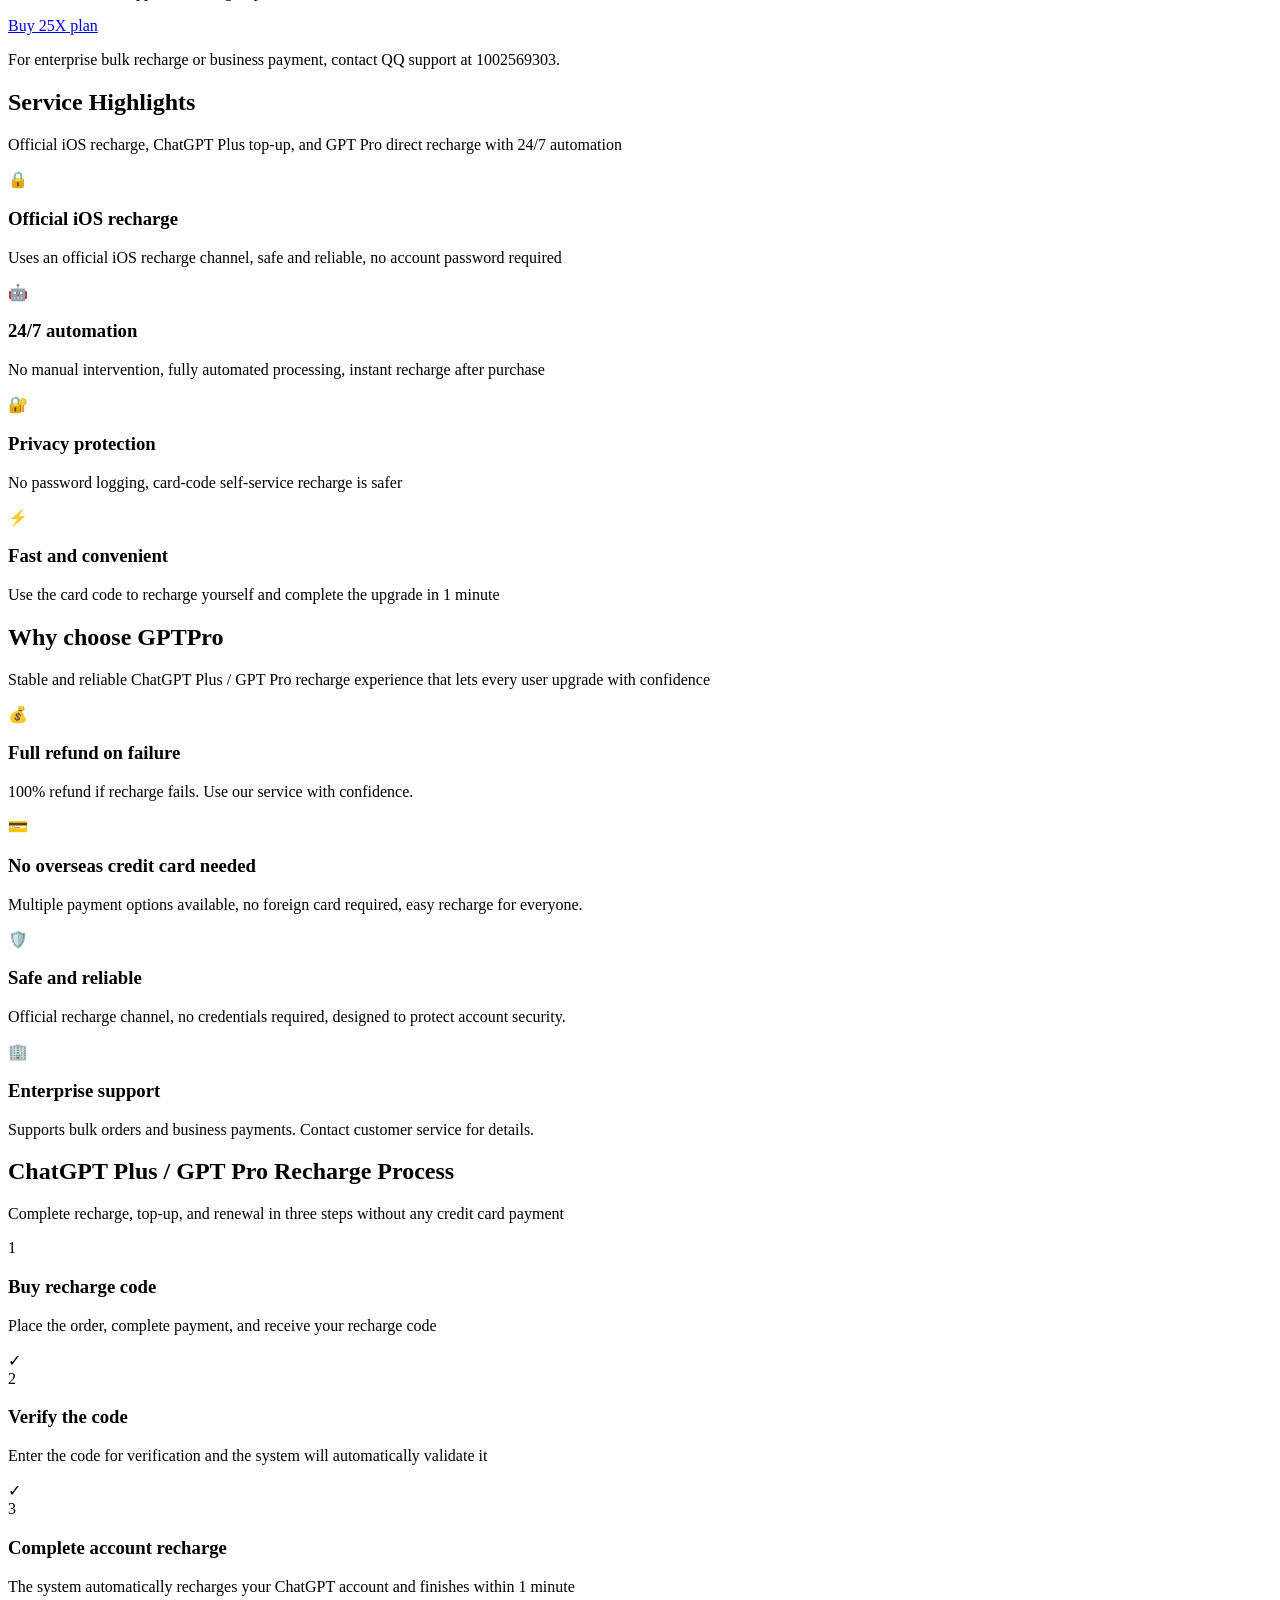
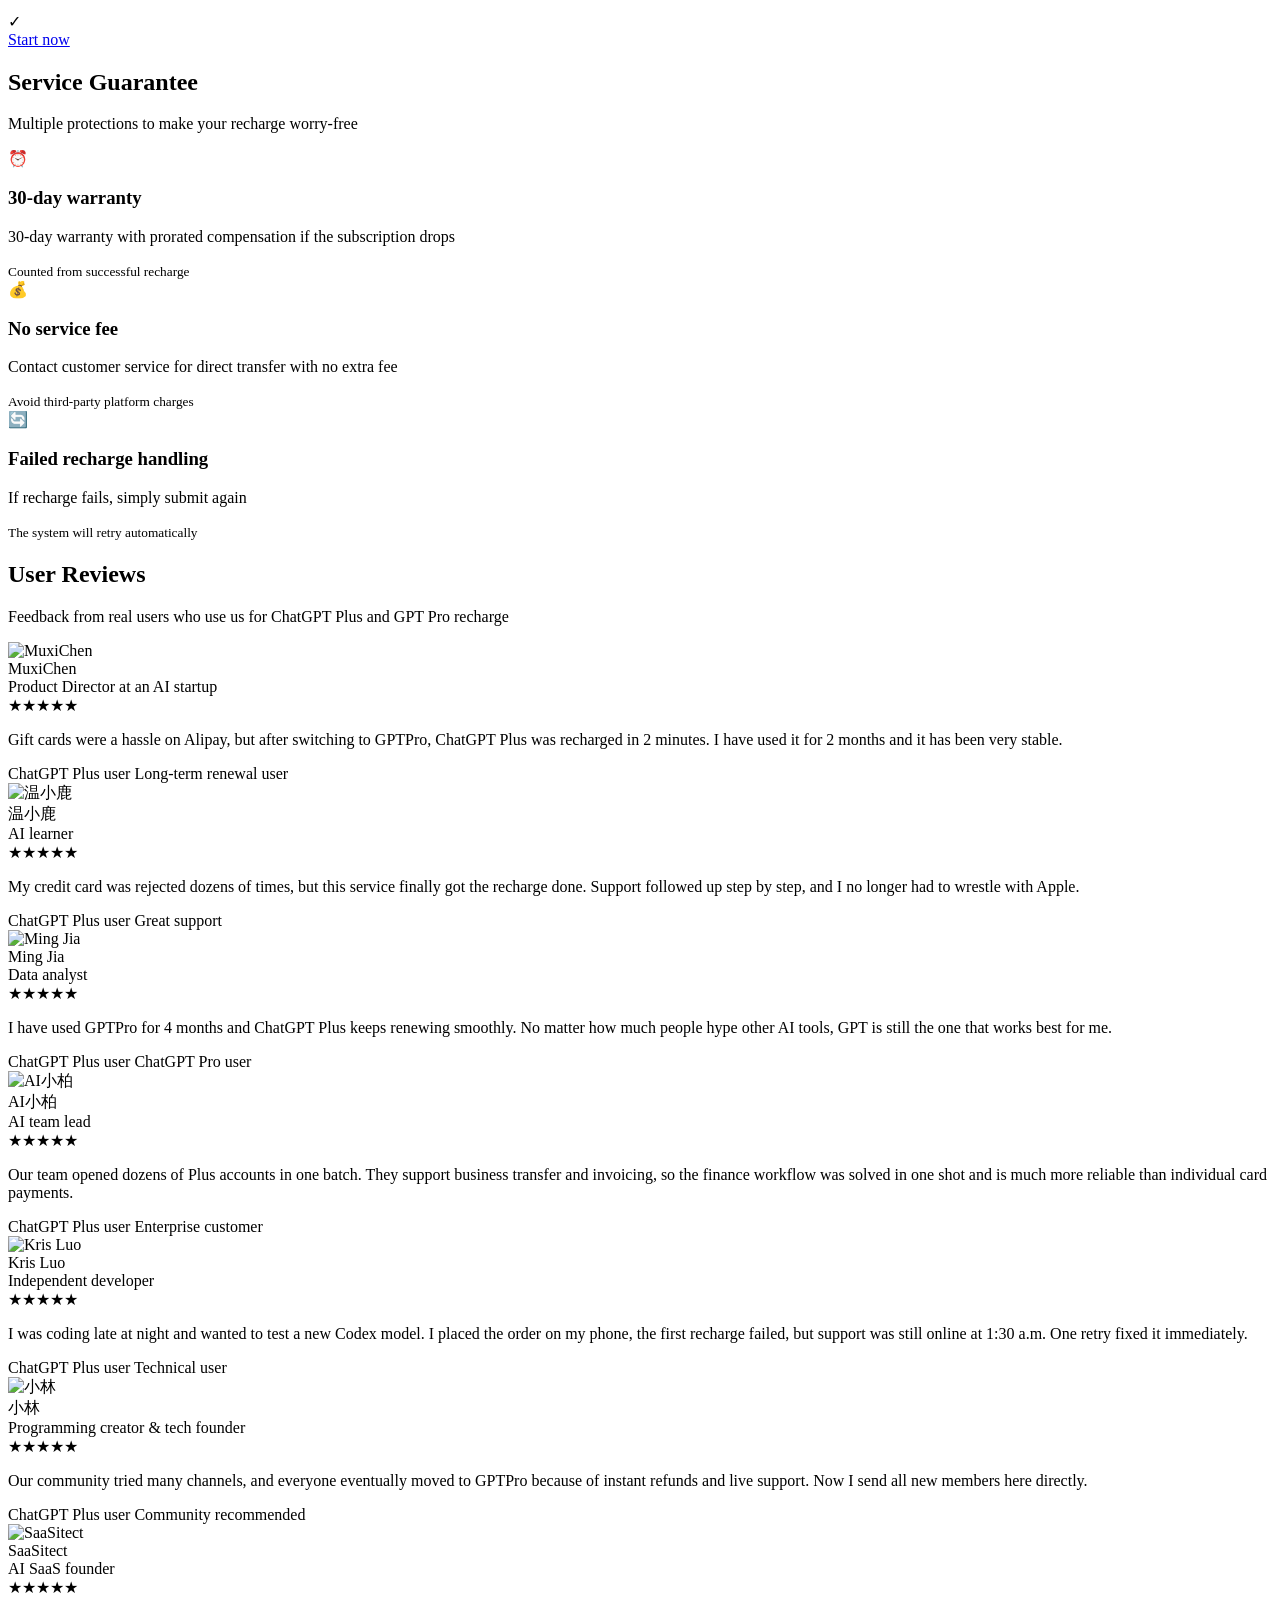
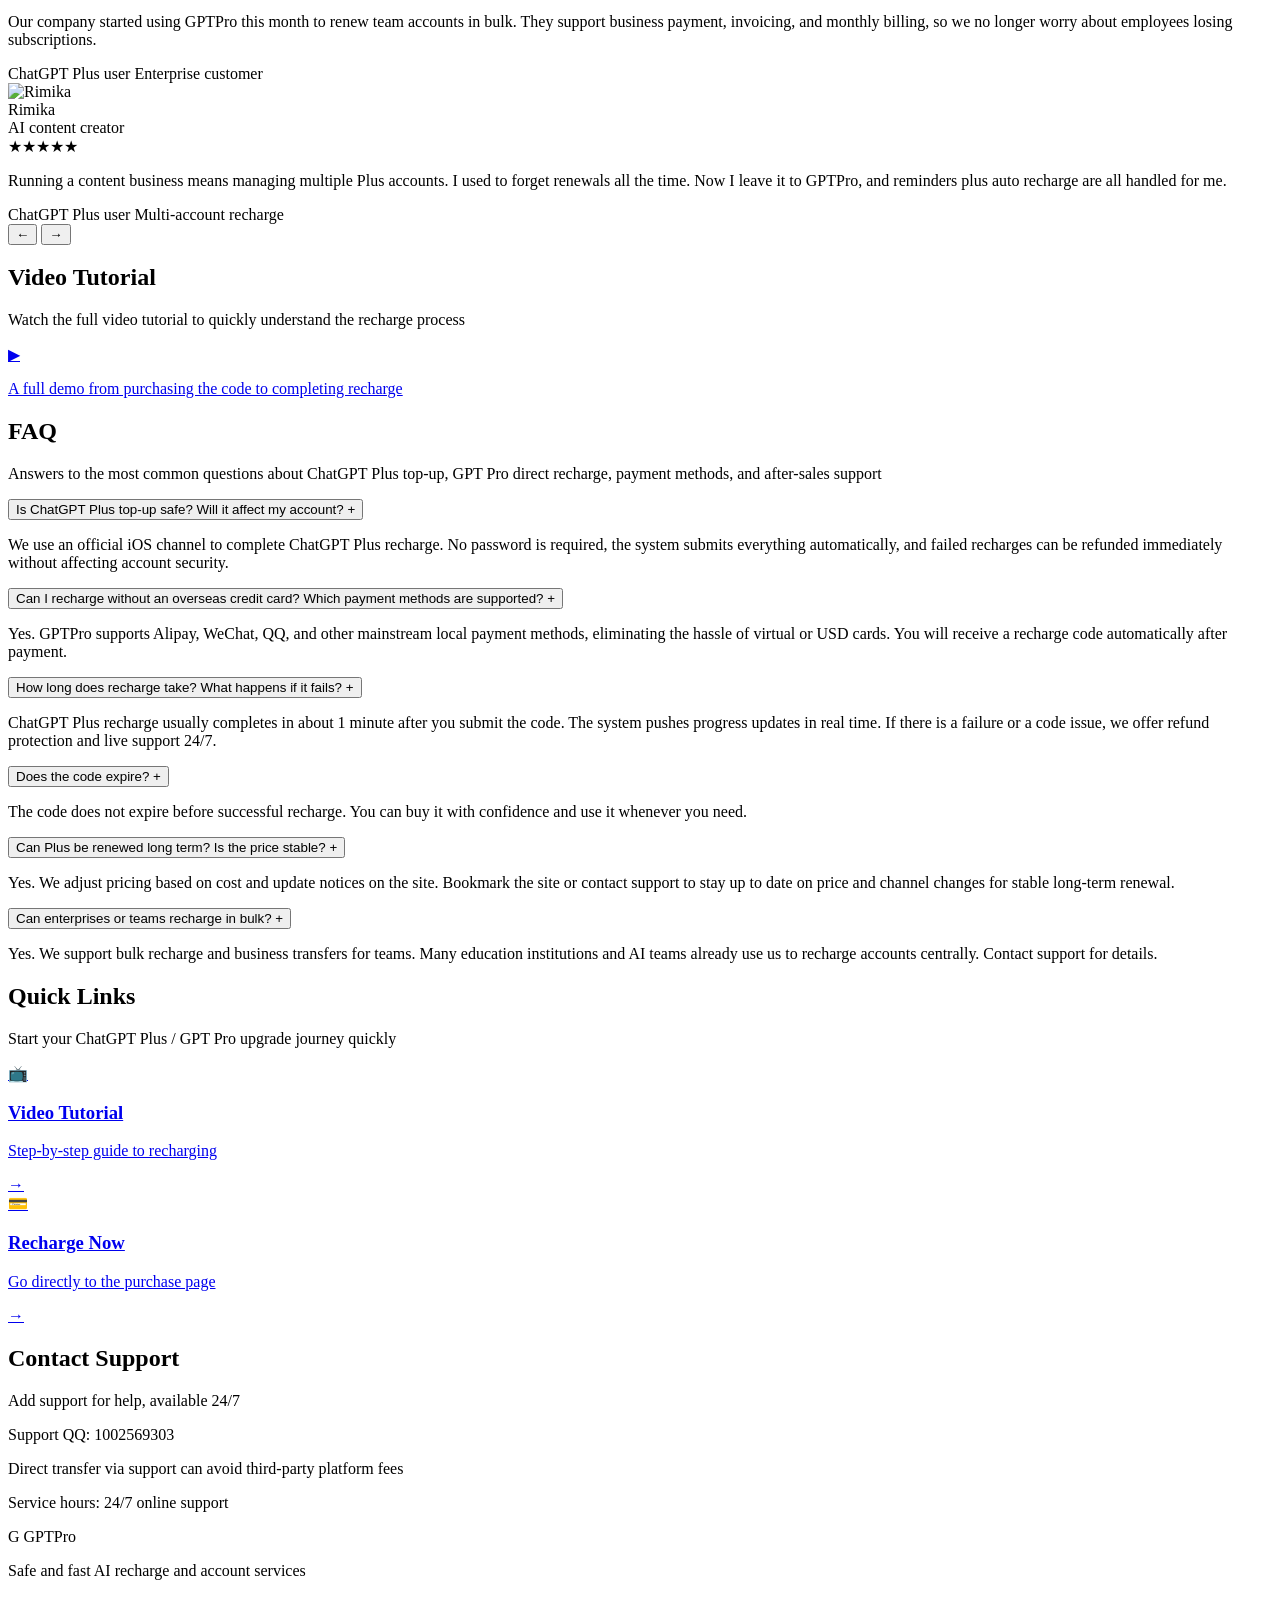
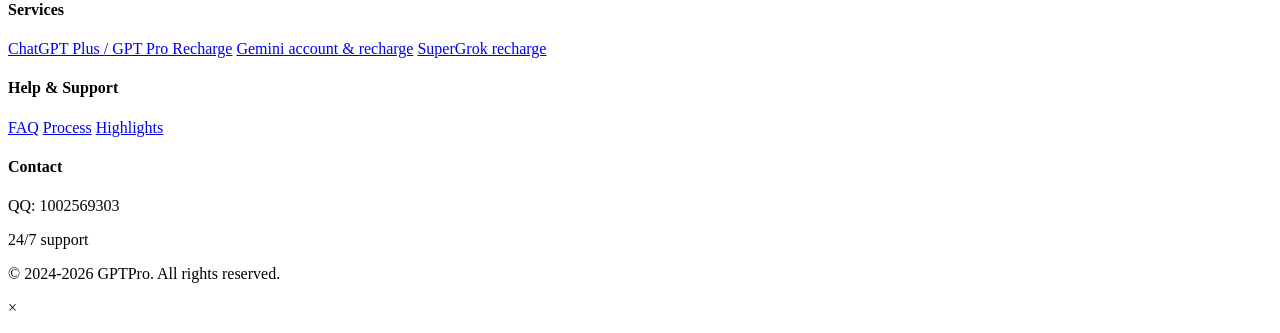
==== commit 27b4cbb2: "Switch buy links to new shop momoai.czvip.cn and add ChatGPT Pro 25X (¥3550)" ====
--- a/en/index.html
+++ b/en/index.html
@@ -119,7 +119,7 @@
                         <li>Ideal for study, work, and content creation</li>
                         <li>After-sales support via QQ group and customer service</li>
                     </ul>
-                    <a href="https://momoai.dadoudou117.com/buy/7" target="_blank" rel="noopener noreferrer" class="btn-primary btn-block">Buy Plus plan</a>
+                    <a href="https://momoai.czvip.cn/products/gptplus2" target="_blank" rel="noopener noreferrer" class="btn-primary btn-block">Buy Plus plan</a>
                 </article>
 
                 <article class="pricing-card">
@@ -145,7 +145,7 @@
                         <li>Works for both new and existing accounts</li>
                         <li>After-sales support via QQ group and customer service</li>
                     </ul>
-                    <a href="https://momoai.dadoudou117.com/buy/23" target="_blank" rel="noopener noreferrer" class="btn-primary btn-block">Buy 5X plan</a>
+                    <a href="https://momoai.czvip.cn/products/m23" target="_blank" rel="noopener noreferrer" class="btn-primary btn-block">Buy 5X plan</a>
                 </article>
 
                 <article class="pricing-card featured">
@@ -171,8 +171,35 @@
                         <li>Ideal for higher-tier Pro users</li>
                         <li>After-sales support via QQ group and customer service</li>
                     </ul>
-                    <a href="https://momoai.dadoudou117.com/buy/24" target="_blank" rel="noopener noreferrer" class="btn-primary btn-block">Buy 20X plan</a>
+                    <a href="https://momoai.czvip.cn/products/m24" target="_blank" rel="noopener noreferrer" class="btn-primary btn-block">Buy 20X plan</a>
                 </article>
+
+                <article class="pricing-card">
+                    <span class="pricing-badge hot">25X plan</span>
+                    <h3>ChatGPT Pro 25X Official Recharge</h3>
+                    <p class="pricing-desc">Official GPT Pro 25X recharge, monthly plan, full subscription warranty following the official refund policy.</p>
+                    <div class="pricing-price">
+                        <span class="price-currency">¥</span>
+                        <span class="price-amount">3550.00</span>
+                    </div>
+                    <div class="pricing-meta">
+                        <div class="meta-item">
+                            <span class="meta-label">Type</span>
+                            <span class="meta-value">GPT Pro</span>
+                        </div>
+                        <div class="meta-item">
+                            <span class="meta-label">Delivery</span>
+                            <span class="meta-value">Contact support</span>
+                        </div>
+                    </div>
+                    <ul class="pricing-features">
+                        <li>Contact support after ordering to complete the recharge</li>
+                        <li>Top choice for the highest-tier Pro users</li>
+                        <li>After-sales support via QQ group and customer service</li>
+                    </ul>
+                    <a href="https://momoai.czvip.cn/products/gpt-pro-25x" target="_blank" rel="noopener noreferrer" class="btn-primary btn-block">Buy 25X plan</a>
+                </article>
+
             </div>
             <div class="pricing-note">
                 <p>For enterprise bulk recharge or business payment, contact QQ support at 1002569303.</p>
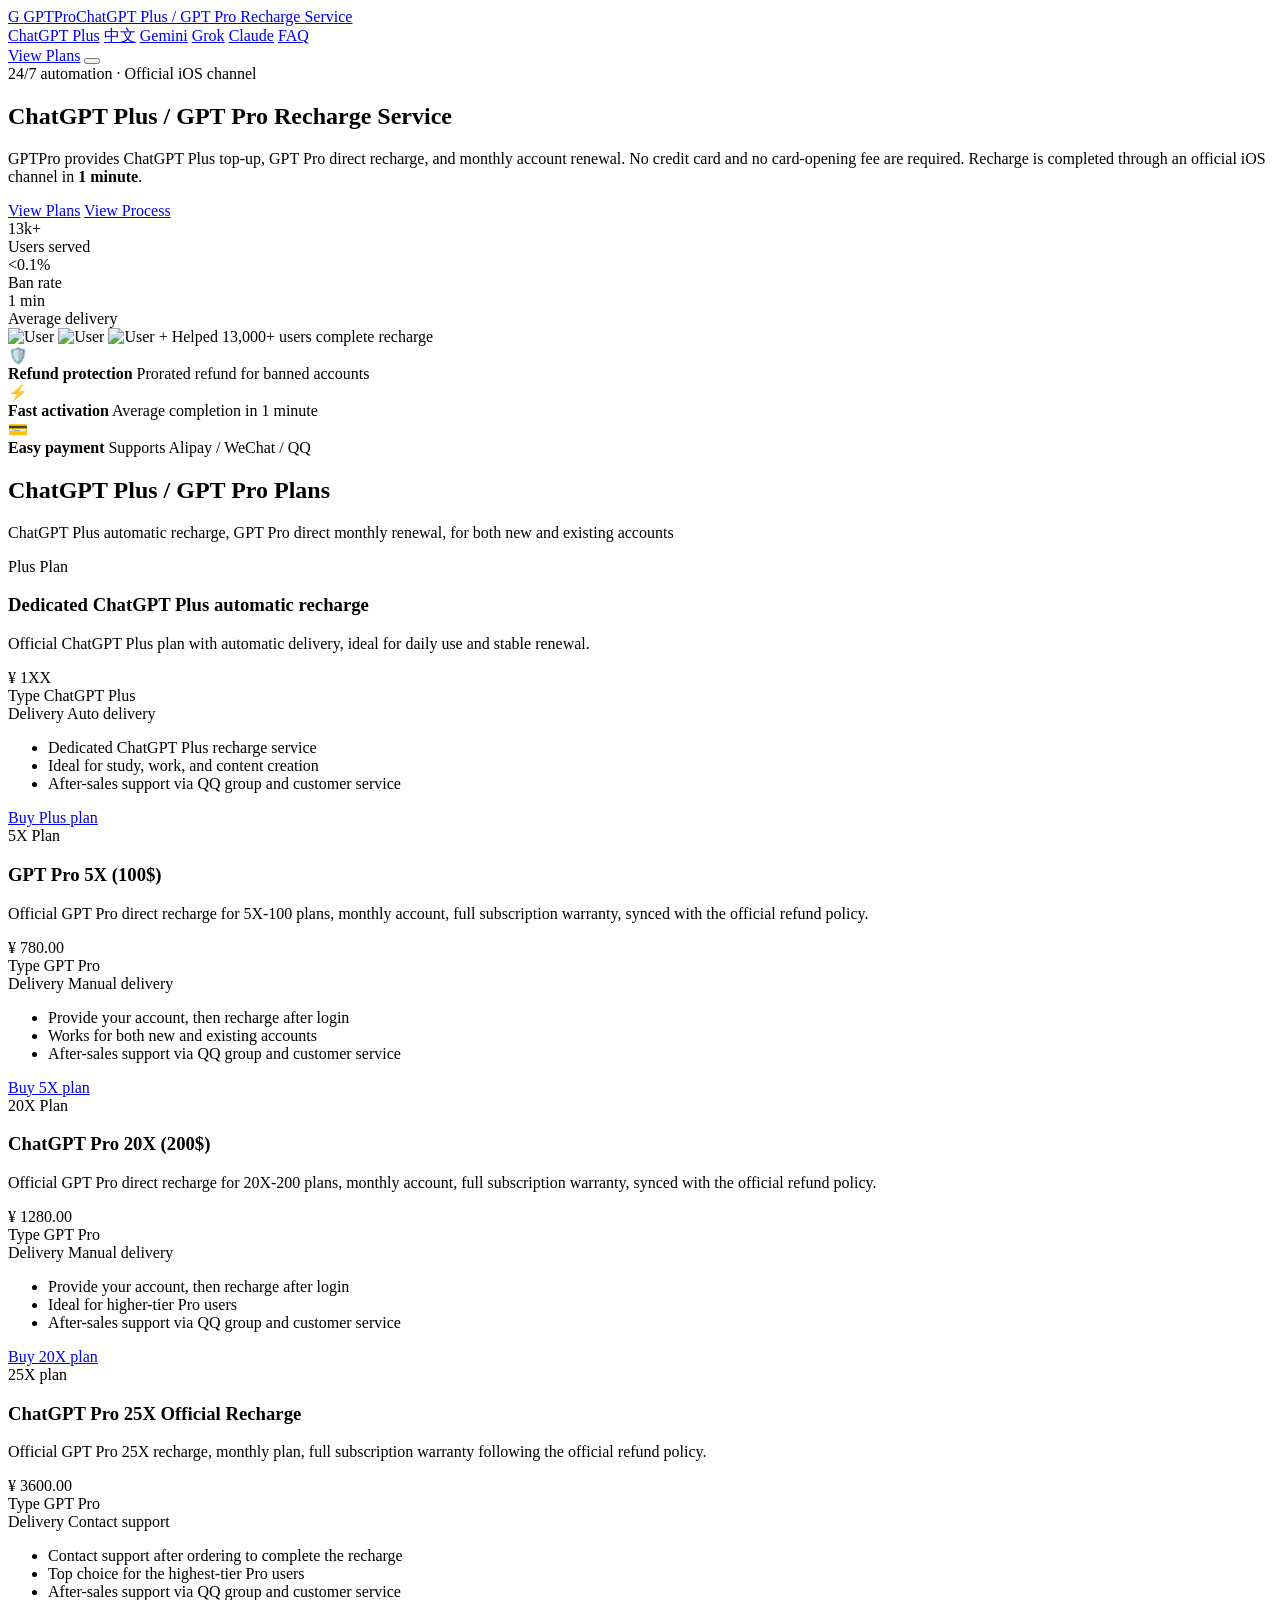
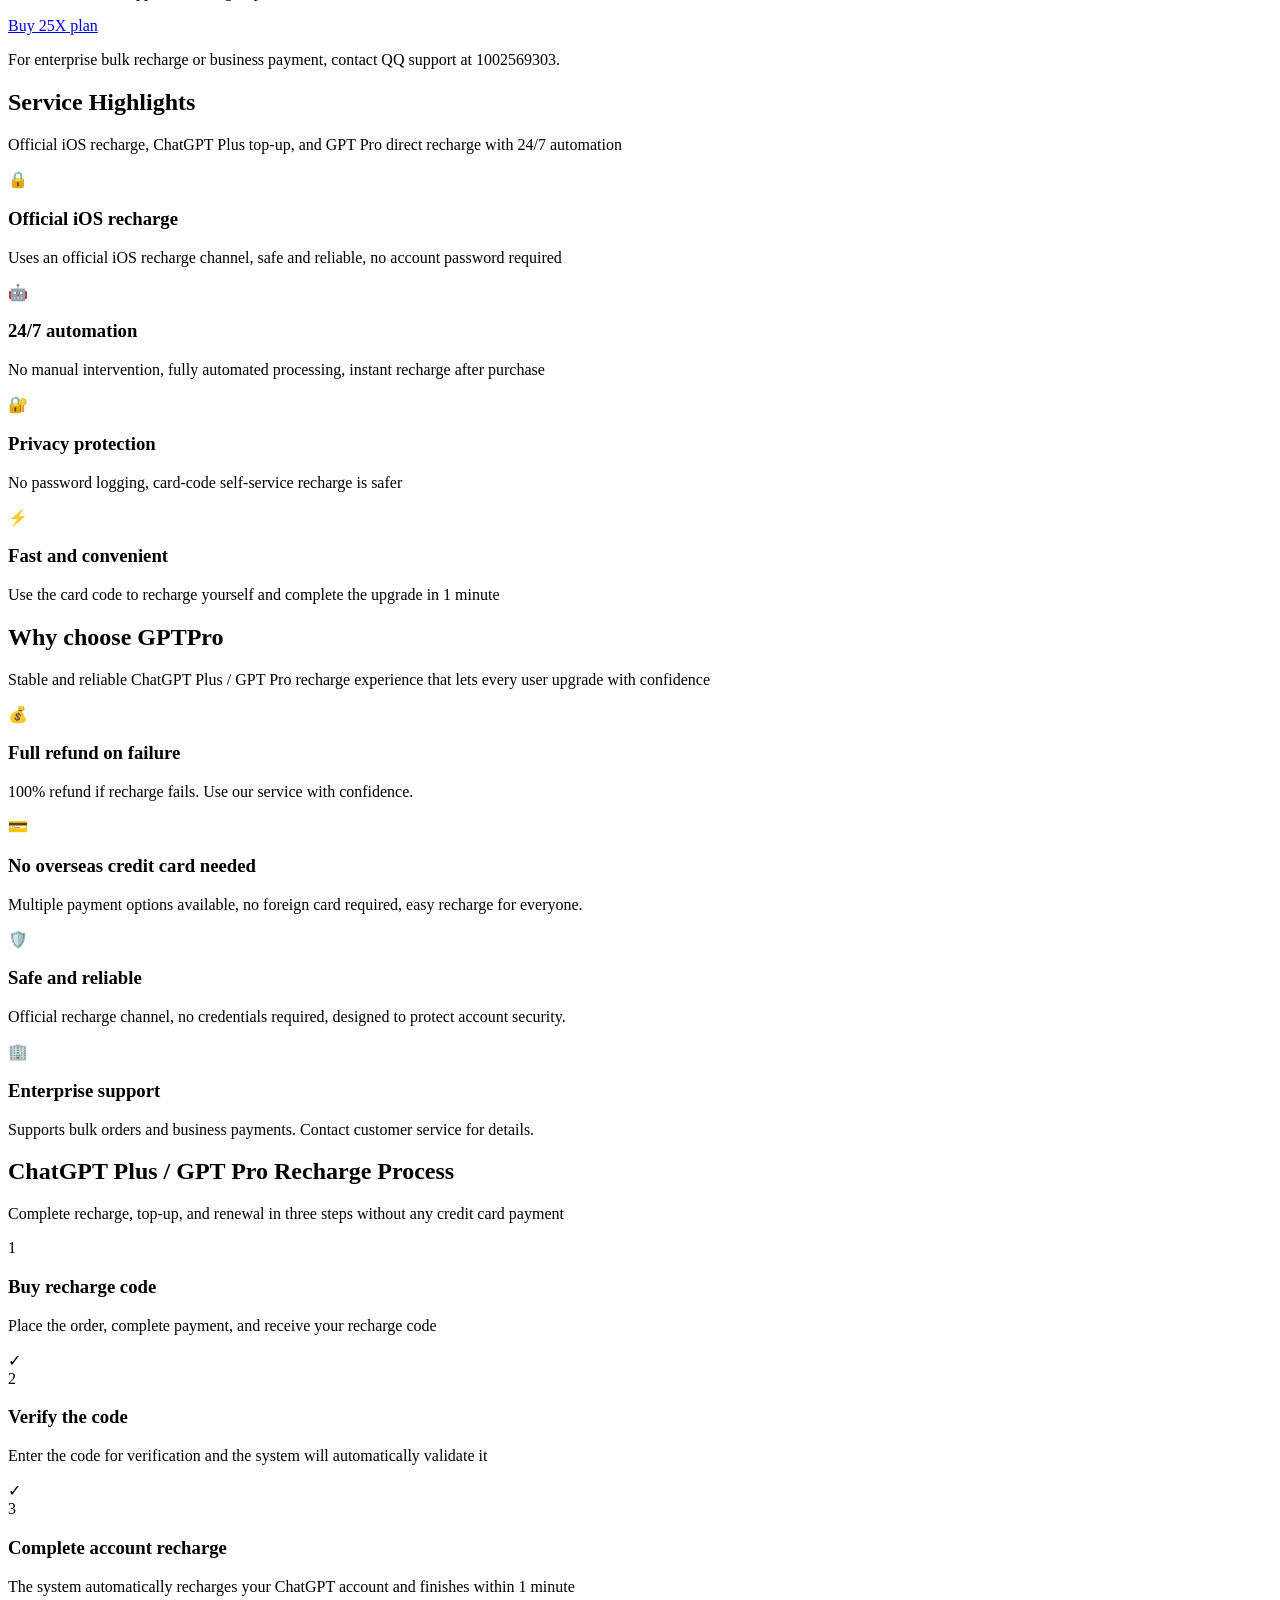
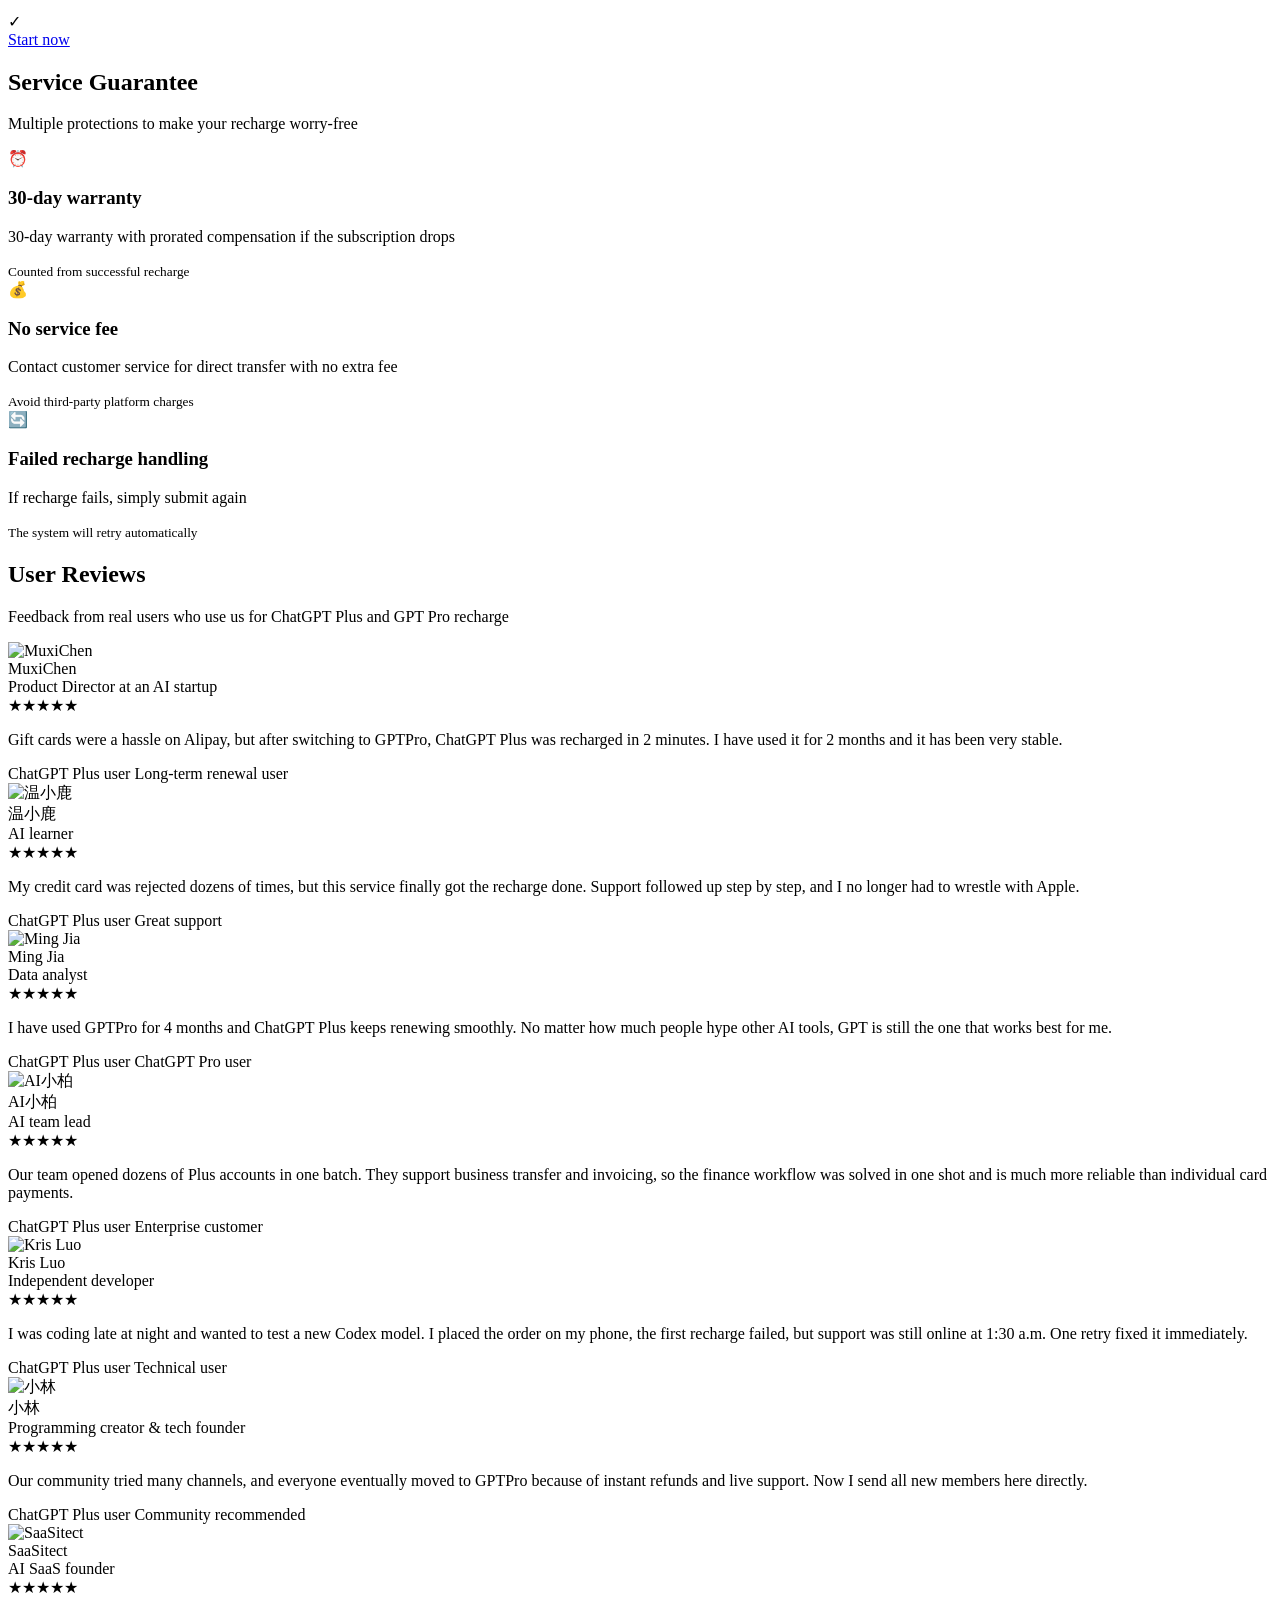
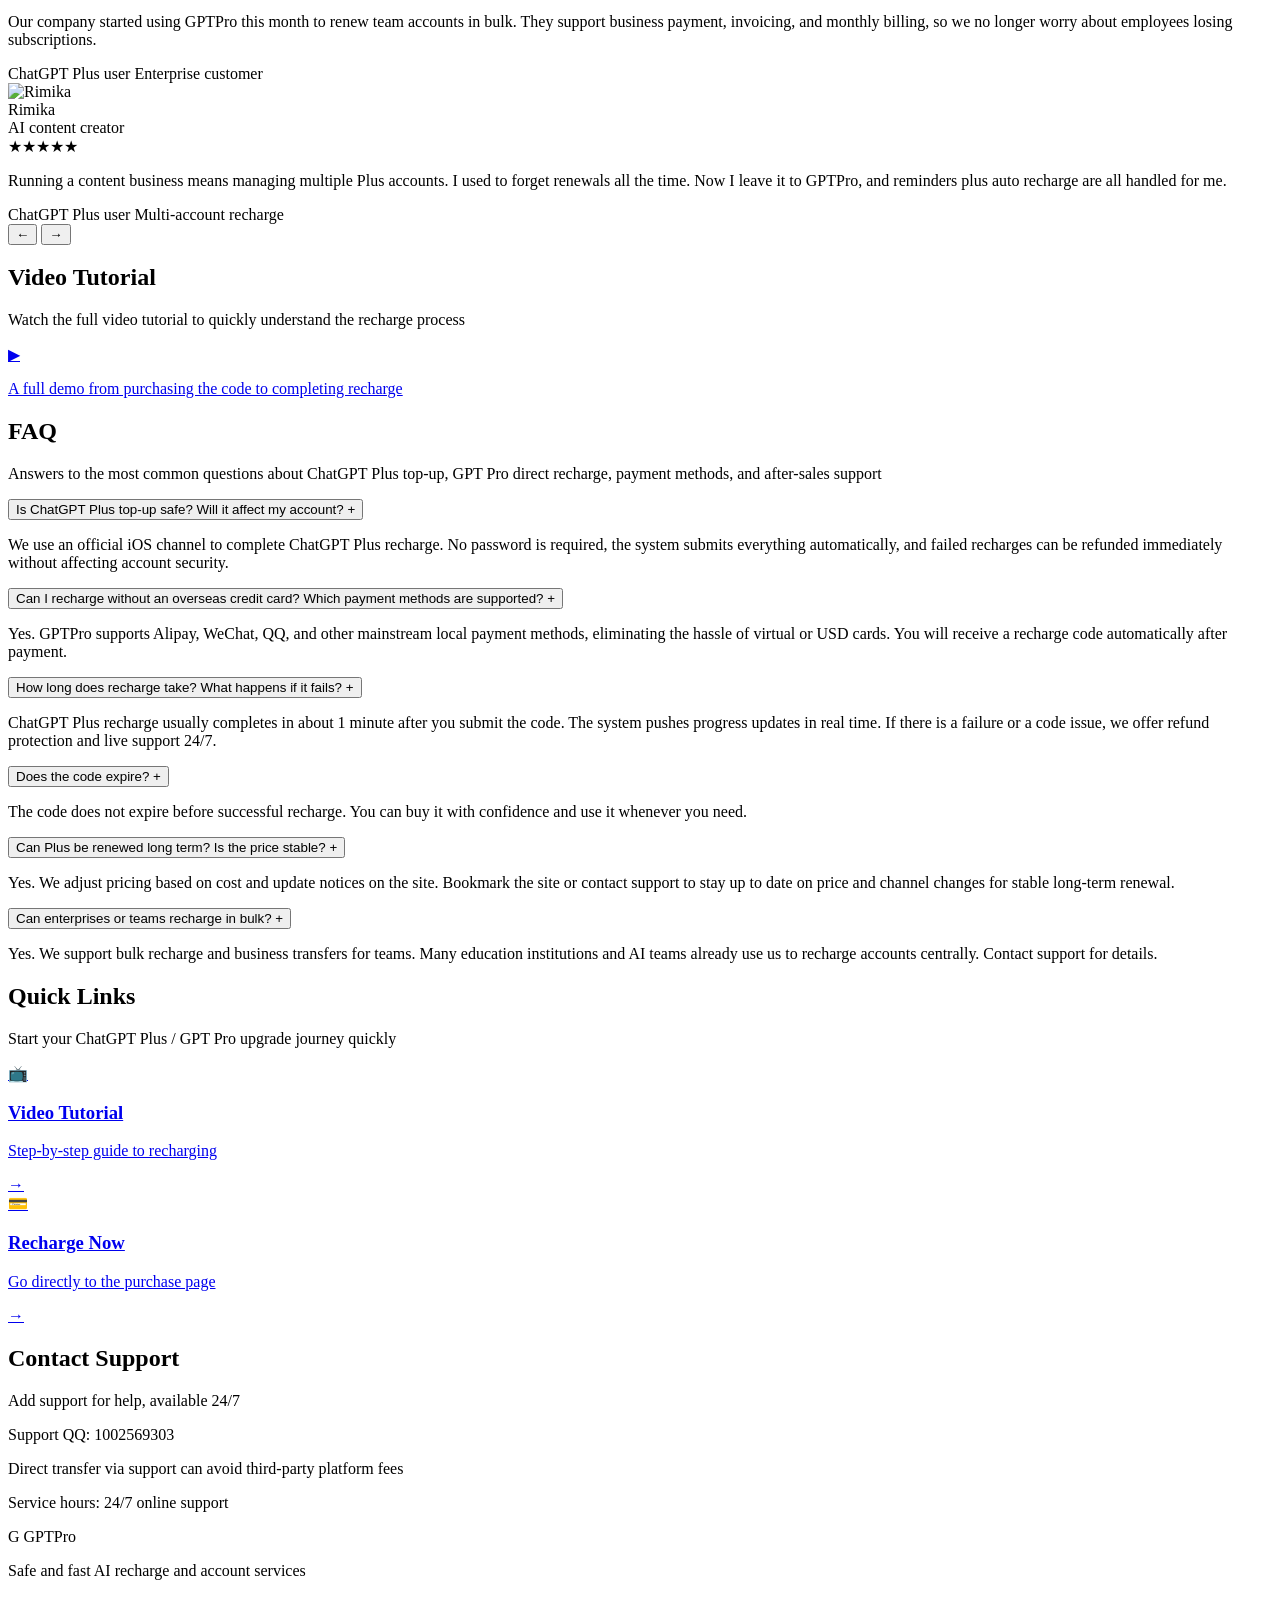
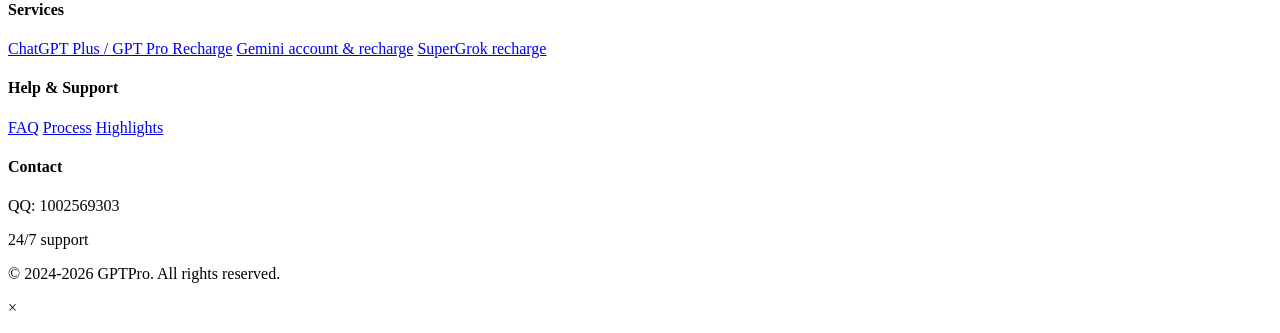
==== commit 0f03f650: "Sync price 3600 and gptplus2→wzyp buy link" ====
--- a/en/index.html
+++ b/en/index.html
@@ -119,7 +119,7 @@
                         <li>Ideal for study, work, and content creation</li>
                         <li>After-sales support via QQ group and customer service</li>
                     </ul>
-                    <a href="https://momoai.czvip.cn/products/gptplus2" target="_blank" rel="noopener noreferrer" class="btn-primary btn-block">Buy Plus plan</a>
+                    <a href="https://wzyp.cn/item/bp1jdo" target="_blank" rel="noopener noreferrer" class="btn-primary btn-block">Buy Plus plan</a>
                 </article>
 
                 <article class="pricing-card">
@@ -180,7 +180,7 @@
                     <p class="pricing-desc">Official GPT Pro 25X recharge, monthly plan, full subscription warranty following the official refund policy.</p>
                     <div class="pricing-price">
                         <span class="price-currency">¥</span>
-                        <span class="price-amount">3550.00</span>
+                        <span class="price-amount">3600.00</span>
                     </div>
                     <div class="pricing-meta">
                         <div class="meta-item">
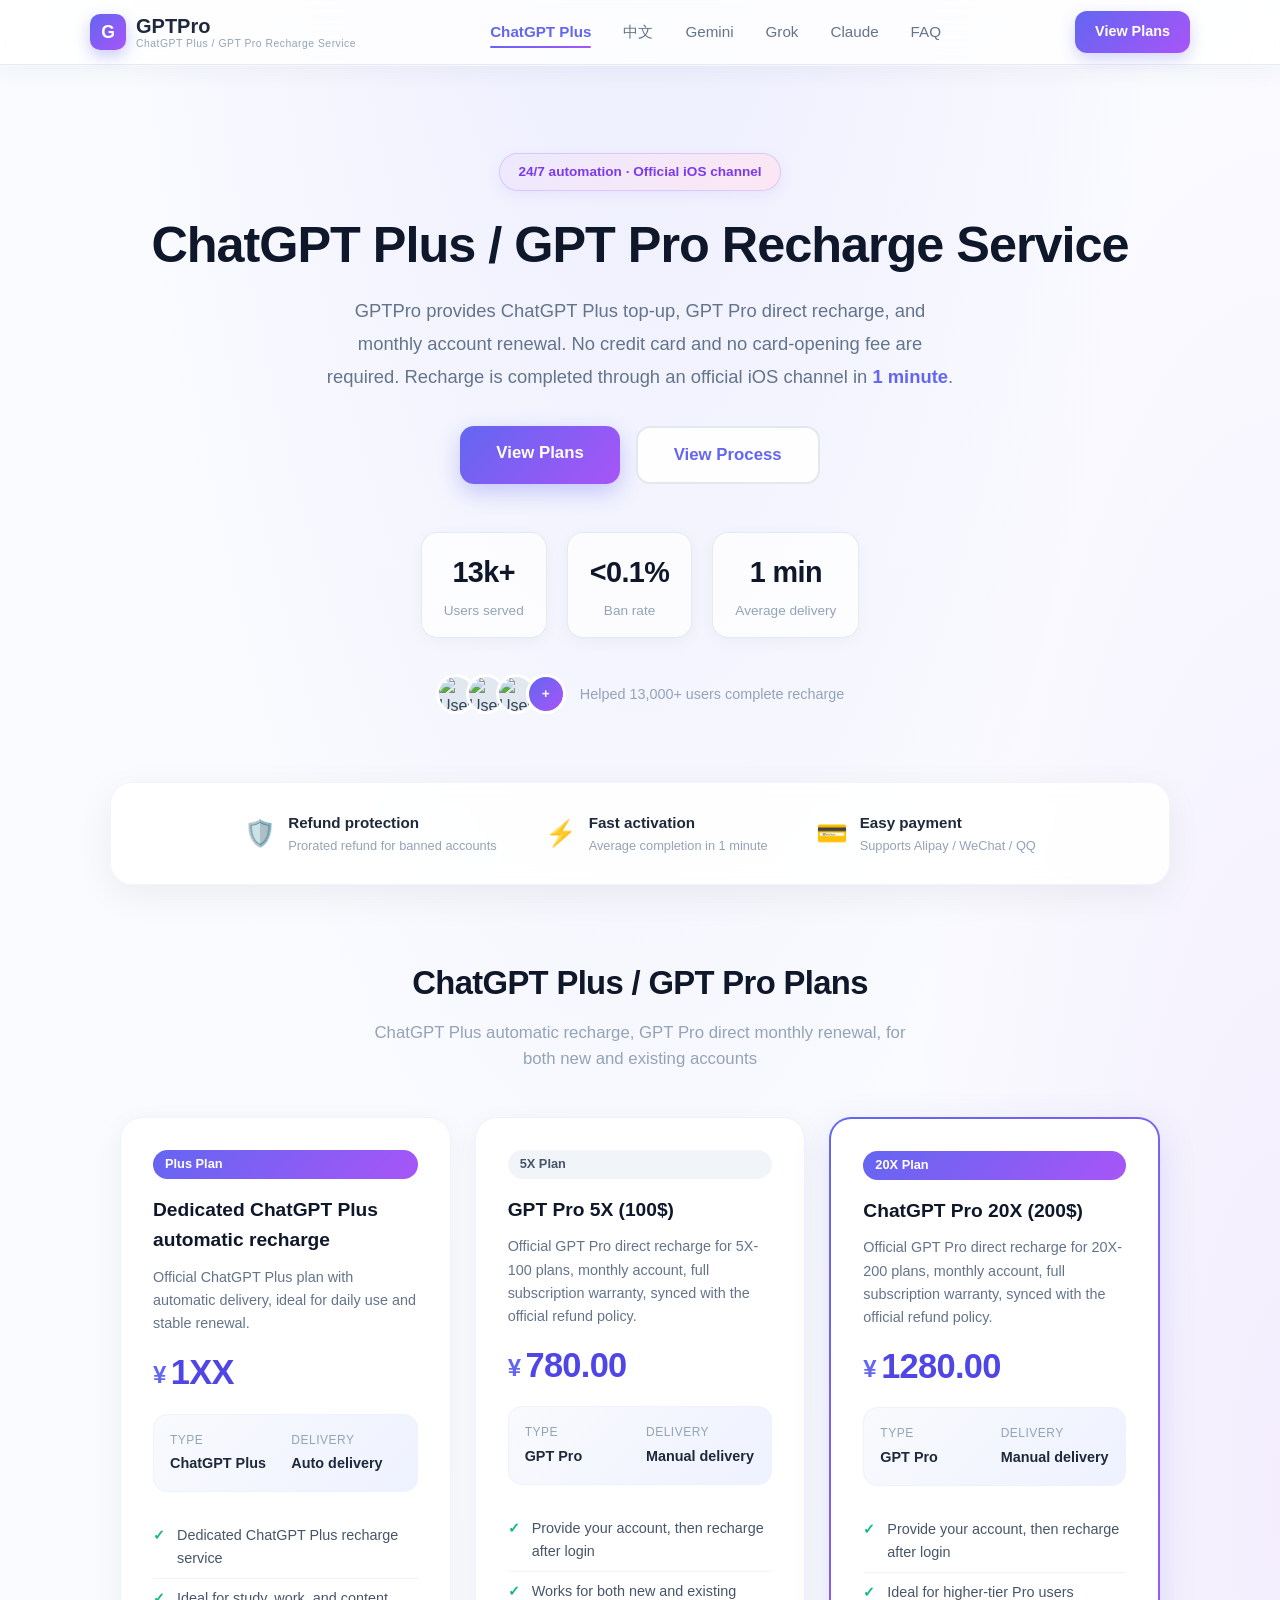
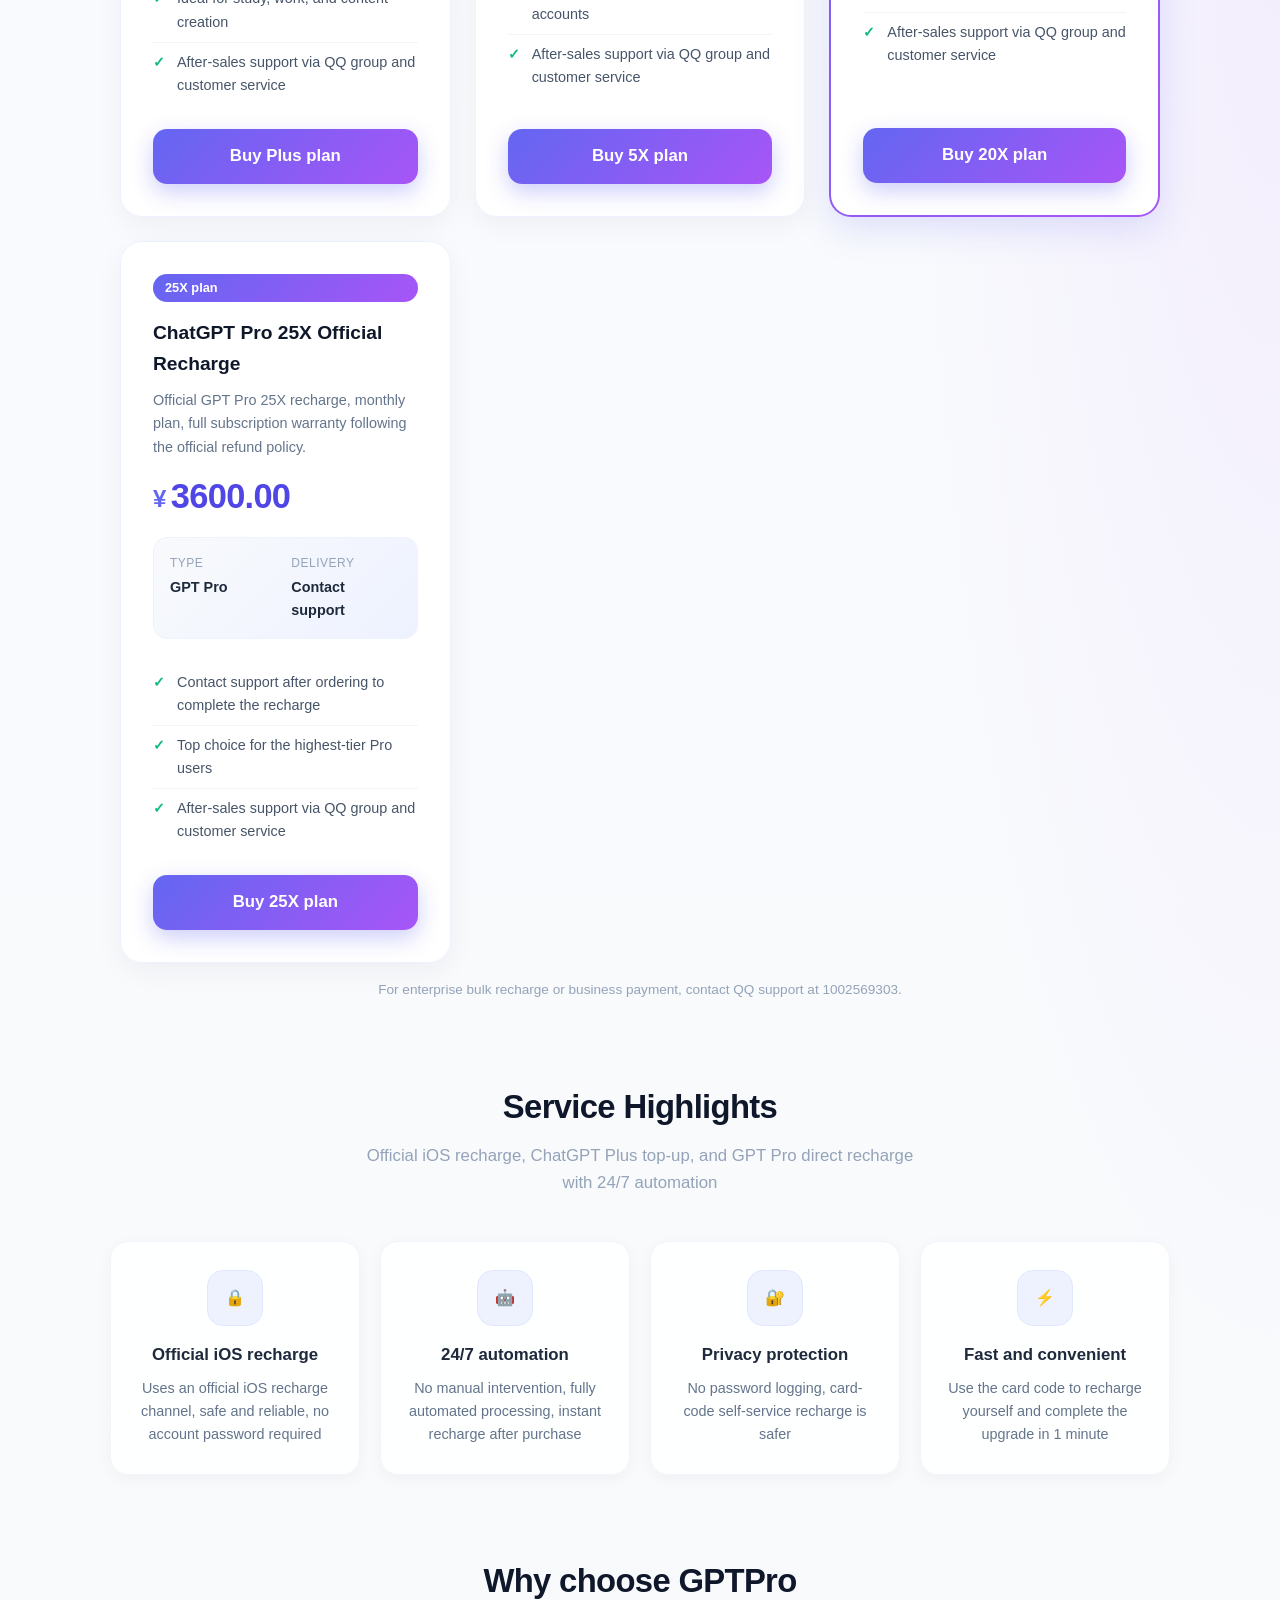
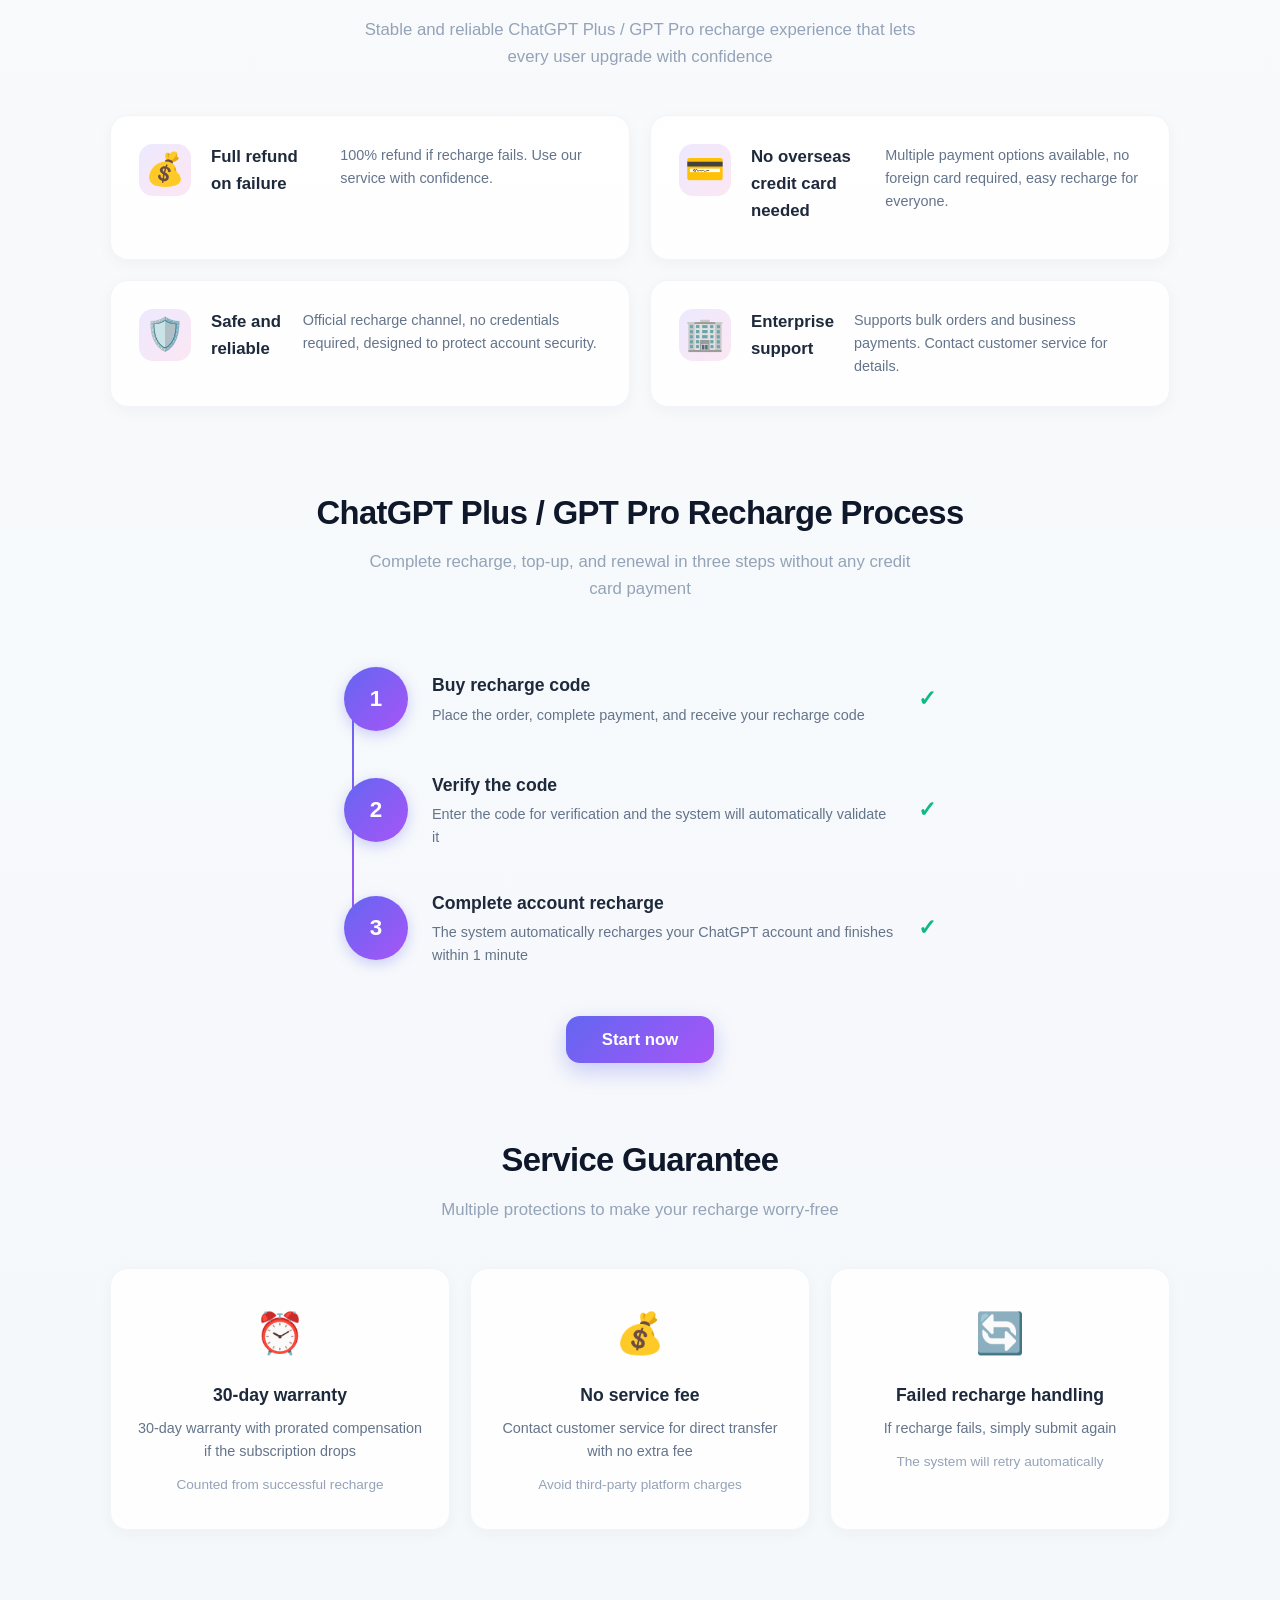
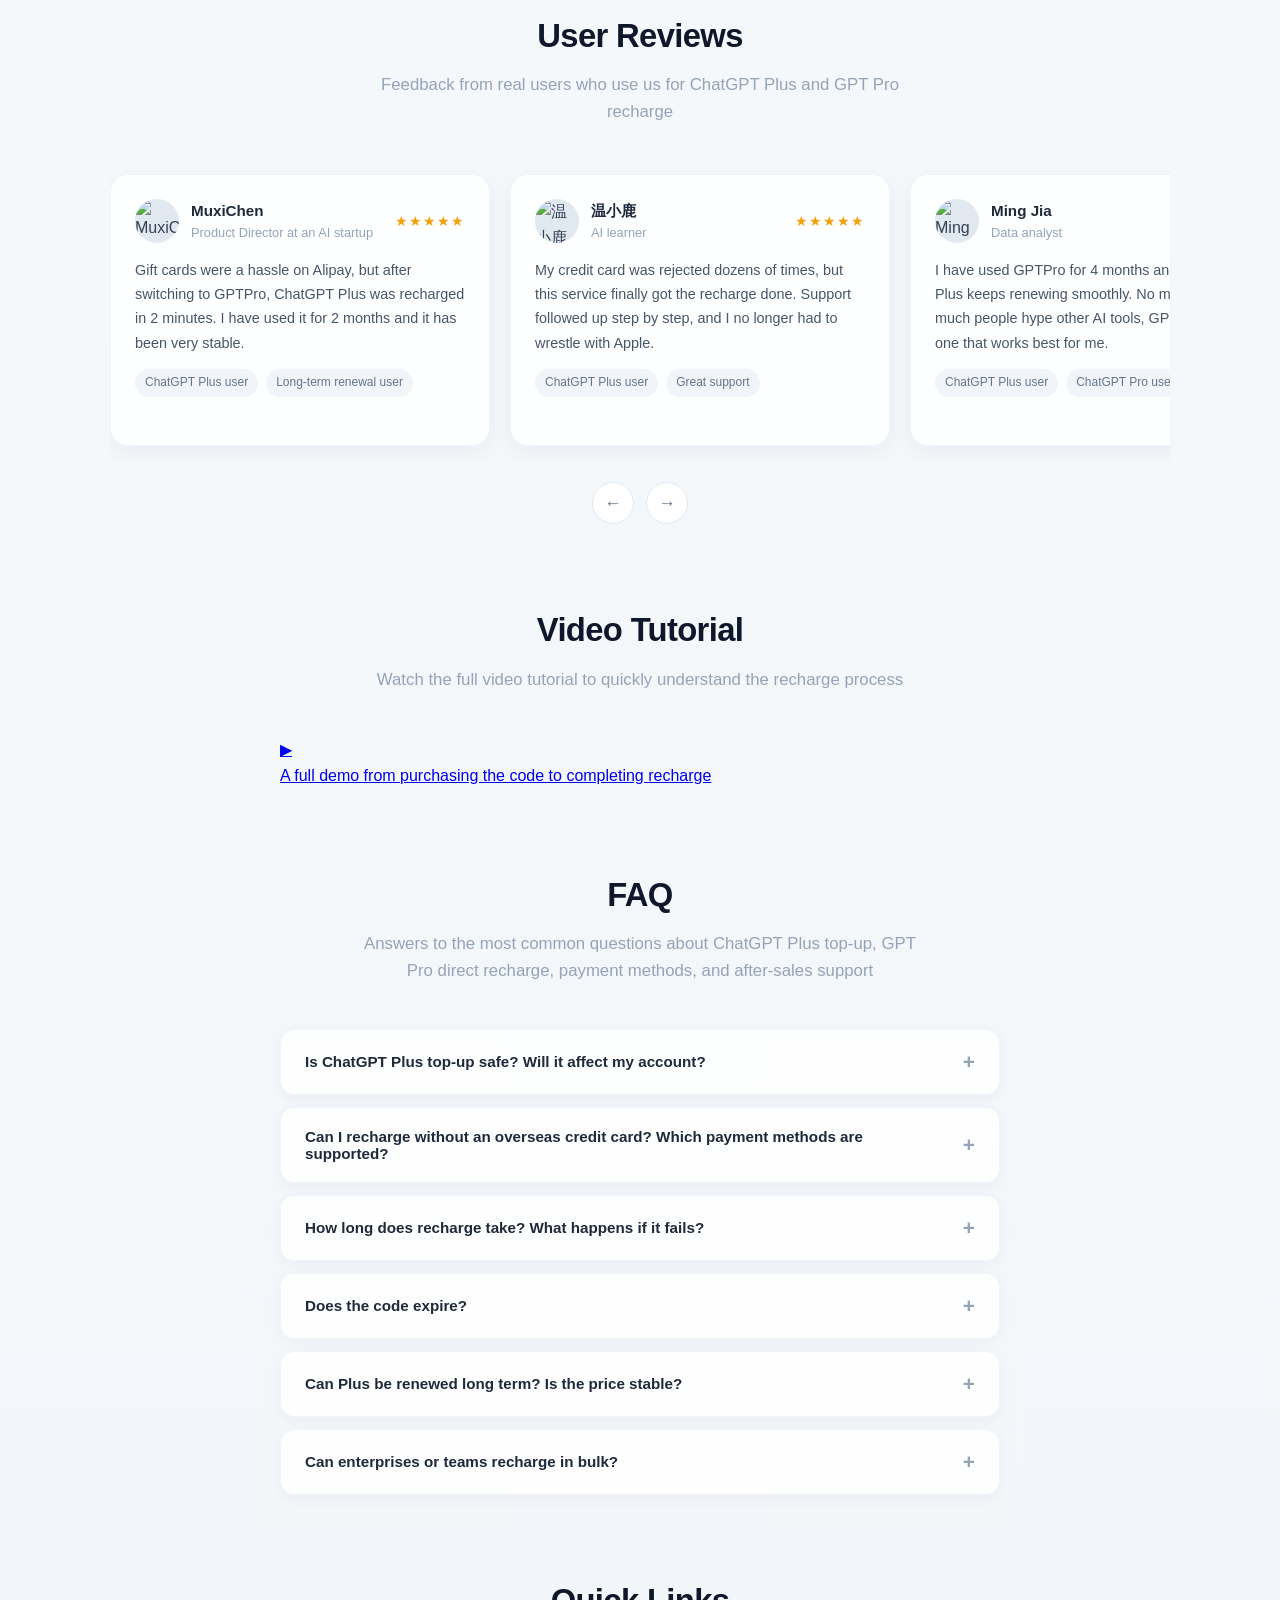
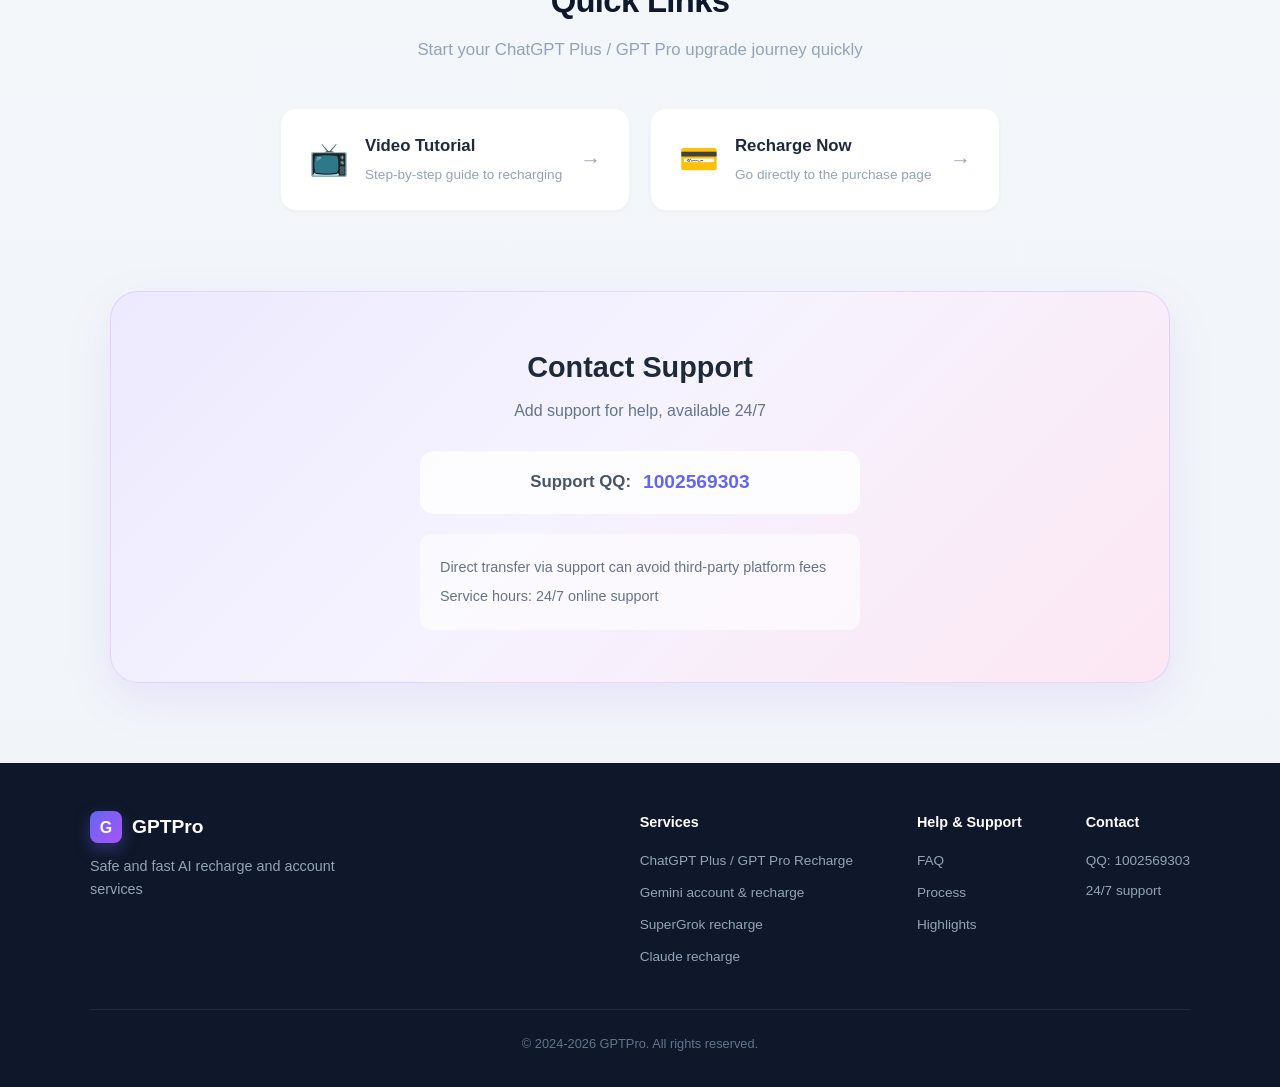
==== commit 6f7a6786: "Sync with chongzhi-chatgpt-plus: Claude page, Gemini yuvhhb ¥49/18mo, homepage polish - Add first-pa" ====
--- a/en/index.html
+++ b/en/index.html
@@ -6,7 +6,7 @@
     <title>GPTPro ChatGPT Plus / GPT Pro Recharge, Top-up & Renewal</title>
     <meta name="description" content="GPTPro offers ChatGPT Plus top-up, GPT Pro direct recharge, monthly renewal, and automatic activation. We support Alipay, WeChat Pay, and QQ Pay through an official iOS channel with a 30-day warranty and prorated refund protection.">
     <meta name="keywords" content="ChatGPT Plus,ChatGPT Plus top-up,ChatGPT Plus recharge,GPT Pro,GPT Pro recharge,ChatGPT Pro recharge,ChatGPT renewal,monthly renewal,automatic recharge,official iOS channel,Alipay,WeChat Pay,QQ Pay,AI recharge service">
-    <link rel="stylesheet" href="style.css">
+    <link rel="stylesheet" href="../style.css">
 </head>
 <body>
     <!-- Navbar -->
@@ -21,7 +21,7 @@
                 <a href="../index.html" class="nav-tab">中文</a>
                 <a href="gemini.html" class="nav-tab">Gemini</a>
                 <a href="grok.html" class="nav-tab">Grok</a>
-                <a href="https://upclaude.chatgpt-plus.top/" target="_blank" rel="noopener noreferrer" class="nav-tab">Claude</a>
+                <a href="../claude.html" class="nav-tab">Claude</a>
                 <a href="faq.html" class="nav-tab">FAQ</a>
             </div>
             <a href="#pricing" class="navbar-cta">View Plans</a>
@@ -607,6 +607,7 @@
                         <a href="index.html">ChatGPT Plus / GPT Pro Recharge</a>
                         <a href="gemini.html">Gemini account & recharge</a>
                         <a href="grok.html">SuperGrok recharge</a>
+                        <a href="../claude.html">Claude recharge</a>
                     </div>
                     <div class="footer-col">
                         <h4>Help & Support</h4>
@@ -637,6 +638,6 @@
         </div>
     </div>
 
-    <script src="script.js"></script>
+    <script src="../script.js"></script>
 </body>
 </html>
--- a/style.css
+++ b/style.css
@@ -0,0 +1,1615 @@
+@import url('https://fonts.googleapis.com/css2?family=Fredoka:wght@400;500;600;700&display=swap');
+
+* {
+    margin: 0;
+    padding: 0;
+    box-sizing: border-box;
+}
+
+body {
+    font-family: 'Fredoka', 'Nunito', -apple-system, BlinkMacSystemFont, 'Segoe UI', Roboto, sans-serif;
+    background:
+        radial-gradient(ellipse 80% 50% at 50% -10%, rgba(99, 102, 241, 0.12), transparent 55%),
+        radial-gradient(ellipse 60% 40% at 100% 20%, rgba(168, 85, 247, 0.08), transparent 50%),
+        linear-gradient(180deg, #fafbff 0%, #f8fafc 40%, #f1f5f9 100%);
+    min-height: 100vh;
+    color: #334155;
+    line-height: 1.6;
+    -webkit-font-smoothing: antialiased;
+    -moz-osx-font-smoothing: grayscale;
+}
+
+/* ========== Navbar ========== */
+.navbar {
+    position: sticky;
+    top: 0;
+    z-index: 100;
+    background: rgba(255, 255, 255, 0.82);
+    backdrop-filter: blur(16px) saturate(1.2);
+    -webkit-backdrop-filter: blur(16px) saturate(1.2);
+    border-bottom: 1px solid rgba(226, 232, 240, 0.85);
+    box-shadow: 0 1px 0 rgba(255,255,255,0.6), 0 8px 24px rgba(15, 23, 42, 0.04);
+    padding: 0 20px;
+}
+
+.navbar-container {
+    max-width: 1100px;
+    margin: 0 auto;
+    display: flex;
+    align-items: center;
+    justify-content: space-between;
+    height: 64px;
+}
+
+.navbar-logo {
+    display: flex;
+    align-items: center;
+    gap: 10px;
+    text-decoration: none;
+    color: #1e293b;
+    font-weight: 700;
+    font-size: 1.25rem;
+}
+
+.logo-text {
+    display: flex;
+    flex-direction: column;
+    line-height: 1.2;
+}
+
+.logo-sub {
+    font-size: 0.65rem;
+    font-weight: 400;
+    color: #94a3b8;
+    letter-spacing: 0.5px;
+}
+
+.logo-icon {
+    width: 36px;
+    height: 36px;
+    background: linear-gradient(135deg, #6366f1, #a855f7);
+    color: #fff;
+    border-radius: 10px;
+    display: flex;
+    align-items: center;
+    justify-content: center;
+    font-weight: 700;
+    font-size: 1.1rem;
+    box-shadow: 0 6px 16px rgba(99, 102, 241, 0.35);
+}
+
+.navbar-links {
+    display: flex;
+    gap: 32px;
+}
+
+.navbar-links a {
+    text-decoration: none;
+    color: #64748b;
+    font-weight: 500;
+    font-size: 0.95rem;
+    transition: color 0.2s;
+}
+
+.navbar-links a:hover {
+    color: #6366f1;
+}
+
+.nav-tab.active {
+    color: #6366f1;
+    font-weight: 700;
+    position: relative;
+}
+
+.nav-tab.active::after {
+    content: '';
+    position: absolute;
+    bottom: -4px;
+    left: 0;
+    right: 0;
+    height: 2px;
+    background: linear-gradient(135deg, #6366f1, #a855f7);
+    border-radius: 2px;
+}
+
+.navbar-cta {
+    background: linear-gradient(135deg, #6366f1, #a855f7);
+    color: #fff !important;
+    padding: 9px 20px;
+    border-radius: 12px;
+    text-decoration: none;
+    font-weight: 600;
+    font-size: 0.9rem;
+    box-shadow: 0 6px 16px rgba(99, 102, 241, 0.28);
+    transition: opacity 0.2s, transform 0.2s, box-shadow 0.2s;
+}
+
+.navbar-cta:hover {
+    opacity: 0.95;
+    transform: translateY(-1px);
+    box-shadow: 0 10px 22px rgba(99, 102, 241, 0.38);
+}
+
+.mobile-menu-btn {
+    display: none;
+    flex-direction: column;
+    gap: 5px;
+    background: none;
+    border: none;
+    cursor: pointer;
+    padding: 5px;
+}
+
+.mobile-menu-btn span {
+    width: 24px;
+    height: 2px;
+    background: #334155;
+    border-radius: 2px;
+    transition: 0.3s;
+}
+
+/* ========== Container ========== */
+.container {
+    max-width: 1100px;
+    margin: 0 auto;
+    padding: 0 20px;
+}
+
+/* ========== Hero ========== */
+.hero {
+    text-align: center;
+    padding: 88px 0 68px;
+    position: relative;
+}
+
+.hero-badge {
+    display: inline-block;
+    background: linear-gradient(135deg, #ede9fe, #fce7f3);
+    color: #7c3aed;
+    padding: 7px 18px;
+    border-radius: 100px;
+    font-size: 0.85rem;
+    font-weight: 600;
+    margin-bottom: 24px;
+    border: 1px solid rgba(167, 139, 250, 0.35);
+    box-shadow: 0 4px 14px rgba(124, 58, 237, 0.08);
+}
+
+.hero-title {
+    font-size: clamp(2.1rem, 5vw, 3.15rem);
+    font-weight: 700;
+    color: #0f172a;
+    margin-bottom: 20px;
+    line-height: 1.18;
+    letter-spacing: -0.02em;
+}
+
+.hero-title-accent {
+    background: linear-gradient(135deg, #6366f1, #a855f7);
+    -webkit-background-clip: text;
+    background-clip: text;
+    color: transparent;
+}
+
+.hero-desc {
+    font-size: 1.15rem;
+    color: #64748b;
+    max-width: 640px;
+    margin: 0 auto 32px;
+    line-height: 1.8;
+}
+
+.hero-desc strong {
+    color: #6366f1;
+}
+
+.hero-actions {
+    display: flex;
+    gap: 16px;
+    justify-content: center;
+    margin-bottom: 48px;
+}
+
+.btn-primary {
+    background: linear-gradient(135deg, #6366f1, #a855f7);
+    color: #fff;
+    padding: 14px 36px;
+    border-radius: 14px;
+    text-decoration: none;
+    font-weight: 600;
+    font-size: 1.05rem;
+    transition: opacity 0.2s, transform 0.2s, box-shadow 0.2s;
+    box-shadow: 0 8px 22px rgba(99, 102, 241, 0.32);
+}
+
+.btn-primary:hover {
+    opacity: 0.96;
+    transform: translateY(-2px);
+    box-shadow: 0 14px 28px rgba(99, 102, 241, 0.42);
+}
+
+.btn-secondary {
+    background: rgba(255, 255, 255, 0.9);
+    color: #6366f1;
+    padding: 14px 36px;
+    border-radius: 14px;
+    text-decoration: none;
+    font-weight: 600;
+    font-size: 1.05rem;
+    border: 2px solid #e2e8f0;
+    transition: border-color 0.2s, transform 0.2s, box-shadow 0.2s, background 0.2s;
+}
+
+.btn-secondary:hover {
+    border-color: #a5b4fc;
+    background: #fff;
+    transform: translateY(-2px);
+    box-shadow: 0 8px 20px rgba(99, 102, 241, 0.12);
+}
+
+.hero-stats {
+    display: flex;
+    justify-content: center;
+    gap: 20px;
+    margin-bottom: 36px;
+    flex-wrap: wrap;
+}
+
+.stat {
+    min-width: 120px;
+    padding: 16px 22px;
+    background: rgba(255, 255, 255, 0.72);
+    border: 1px solid rgba(226, 232, 240, 0.9);
+    border-radius: 16px;
+    box-shadow: 0 4px 16px rgba(15, 23, 42, 0.04);
+}
+
+.stat-number {
+    font-size: 1.8rem;
+    font-weight: 700;
+    color: #0f172a;
+    letter-spacing: -0.02em;
+}
+
+.stat-label {
+    font-size: 0.85rem;
+    color: #94a3b8;
+    margin-top: 4px;
+}
+
+.hero-avatars {
+    display: flex;
+    align-items: center;
+    justify-content: center;
+    gap: 0;
+}
+
+.avatar {
+    width: 40px;
+    height: 40px;
+    border-radius: 50%;
+    border: 3px solid #fff;
+    margin-left: -10px;
+    background: #e2e8f0;
+}
+
+.avatar:first-child {
+    margin-left: 0;
+}
+
+.avatar-more {
+    width: 40px;
+    height: 40px;
+    border-radius: 50%;
+    border: 3px solid #fff;
+    margin-left: -10px;
+    background: linear-gradient(135deg, #6366f1, #a855f7);
+    color: #fff;
+    display: flex;
+    align-items: center;
+    justify-content: center;
+    font-size: 0.85rem;
+    font-weight: 700;
+}
+
+.avatar-text {
+    margin-left: 14px;
+    font-size: 0.9rem;
+    color: #94a3b8;
+}
+
+/* ========== Trust Bar ========== */
+.trust-bar {
+    background: rgba(255, 255, 255, 0.88);
+    border-radius: 22px;
+    padding: 28px 32px;
+    margin-bottom: 72px;
+    display: flex;
+    justify-content: center;
+    gap: 48px;
+    box-shadow: 0 10px 36px rgba(15, 23, 42, 0.06);
+    border: 1px solid rgba(241, 245, 249, 0.95);
+    backdrop-filter: blur(8px);
+}
+
+.trust-item {
+    display: flex;
+    align-items: center;
+    gap: 12px;
+}
+
+.trust-icon {
+    font-size: 1.6rem;
+}
+
+.trust-info {
+    display: flex;
+    flex-direction: column;
+}
+
+.trust-info strong {
+    font-size: 0.95rem;
+    color: #1e293b;
+}
+
+.trust-info span {
+    font-size: 0.8rem;
+    color: #94a3b8;
+}
+
+/* ========== Section Header ========== */
+.section-header {
+    text-align: center;
+    margin-bottom: 44px;
+}
+
+.section-header h2 {
+    font-size: clamp(1.6rem, 3.5vw, 2.05rem);
+    font-weight: 700;
+    color: #0f172a;
+    margin-bottom: 10px;
+    letter-spacing: -0.02em;
+}
+
+.section-header p {
+    font-size: 1.05rem;
+    color: #94a3b8;
+    max-width: 560px;
+    margin: 0 auto;
+}
+
+/* ========== Features Section ========== */
+.features-section {
+    margin-bottom: 80px;
+}
+
+.features-grid {
+    display: grid;
+    grid-template-columns: repeat(4, 1fr);
+    gap: 20px;
+}
+
+.feature-card {
+    background: rgba(255, 255, 255, 0.92);
+    padding: 28px 22px;
+    border-radius: 18px;
+    text-align: center;
+    border: 1px solid #f1f5f9;
+    transition: transform 0.25s ease, box-shadow 0.25s ease, border-color 0.25s ease;
+    box-shadow: 0 4px 16px rgba(15, 23, 42, 0.04);
+}
+
+.feature-card:hover {
+    transform: translateY(-5px);
+    border-color: #e0e7ff;
+    box-shadow: 0 16px 40px rgba(99, 102, 241, 0.12);
+}
+
+.feature-icon {
+    width: 56px;
+    height: 56px;
+    margin: 0 auto 16px;
+    border: 1px solid #e0e7ff;
+    border-radius: 16px;
+    background: #eef2ff;
+    color: #6366f1;
+    display: inline-flex;
+    align-items: center;
+    justify-content: center;
+}
+
+.feature-icon svg,
+.why-us-icon svg {
+    width: 27px;
+    height: 27px;
+    fill: none;
+    stroke: currentColor;
+    stroke-width: 1.8;
+    stroke-linecap: round;
+    stroke-linejoin: round;
+}
+
+.feature-card h3 {
+    color: #1e293b;
+    margin-bottom: 8px;
+    font-size: 1.05rem;
+    font-weight: 700;
+}
+
+.feature-card p {
+    color: #64748b;
+    font-size: 0.9rem;
+    line-height: 1.6;
+}
+
+/* ========== Why Us Section ========== */
+.why-us-section {
+    margin-bottom: 80px;
+}
+
+.why-us-grid {
+    display: grid;
+    grid-template-columns: repeat(2, 1fr);
+    gap: 20px;
+}
+
+.why-us-card {
+    background: rgba(255, 255, 255, 0.92);
+    padding: 28px;
+    border-radius: 18px;
+    border: 1px solid #f1f5f9;
+    transition: transform 0.25s ease, box-shadow 0.25s ease, border-color 0.25s ease;
+    box-shadow: 0 4px 16px rgba(15, 23, 42, 0.04);
+    display: flex;
+    gap: 20px;
+    align-items: flex-start;
+}
+
+.why-us-card:hover {
+    transform: translateY(-4px);
+    border-color: #e0e7ff;
+    box-shadow: 0 16px 40px rgba(99, 102, 241, 0.12);
+}
+
+.why-us-content {
+    flex: 1;
+    min-width: 0;
+}
+
+.why-us-icon {
+    font-size: 2rem;
+    flex-shrink: 0;
+    width: 52px;
+    height: 52px;
+    background: linear-gradient(135deg, #ede9fe, #fce7f3);
+    border-radius: 14px;
+    color: #7c3aed;
+    display: flex;
+    align-items: center;
+    justify-content: center;
+}
+
+.why-us-card h3 {
+    color: #1e293b;
+    margin-bottom: 6px;
+    font-size: 1.05rem;
+    font-weight: 700;
+}
+
+.why-us-card p {
+    color: #64748b;
+    font-size: 0.9rem;
+    line-height: 1.6;
+}
+
+/* ========== Steps Section ========== */
+.steps-section {
+    margin-bottom: 80px;
+}
+
+.steps-timeline {
+    max-width: 640px;
+    margin: 0 auto;
+    display: flex;
+    flex-direction: column;
+    gap: 0;
+    position: relative;
+}
+
+.steps-timeline::before {
+    content: '';
+    position: absolute;
+    left: 32px;
+    top: 40px;
+    bottom: 40px;
+    width: 2px;
+    background: linear-gradient(to bottom, #6366f1, #a855f7);
+    border-radius: 2px;
+}
+
+.step-card {
+    display: flex;
+    align-items: center;
+    gap: 24px;
+    padding: 20px 24px;
+    position: relative;
+}
+
+.step-number {
+    width: 64px;
+    height: 64px;
+    background: linear-gradient(135deg, #6366f1, #a855f7);
+    color: #fff;
+    border-radius: 50%;
+    display: flex;
+    align-items: center;
+    justify-content: center;
+    font-weight: 700;
+    font-size: 1.4rem;
+    flex-shrink: 0;
+    z-index: 1;
+    box-shadow: 0 4px 14px rgba(99, 102, 241, 0.3);
+}
+
+.step-content {
+    flex: 1;
+}
+
+.step-content h3 {
+    color: #1e293b;
+    margin-bottom: 4px;
+    font-size: 1.1rem;
+    font-weight: 700;
+}
+
+.step-content p {
+    color: #64748b;
+    font-size: 0.9rem;
+}
+
+.step-check {
+    color: #10b981;
+    font-size: 1.4rem;
+    font-weight: 700;
+}
+
+.steps-cta {
+    text-align: center;
+    margin-top: 40px;
+}
+
+/* ========== Warranty Section ========== */
+.warranty-section {
+    margin-bottom: 80px;
+}
+
+.warranty-grid {
+    display: grid;
+    grid-template-columns: repeat(3, 1fr);
+    gap: 20px;
+}
+
+.warranty-card {
+    text-align: center;
+    padding: 32px 24px;
+    background: rgba(255, 255, 255, 0.92);
+    border-radius: 18px;
+    border: 1px solid #f1f5f9;
+    transition: transform 0.25s ease, box-shadow 0.25s ease, border-color 0.25s ease;
+    box-shadow: 0 4px 16px rgba(15, 23, 42, 0.04);
+}
+
+.warranty-card:hover {
+    transform: translateY(-5px);
+    border-color: #e0e7ff;
+    box-shadow: 0 16px 40px rgba(99, 102, 241, 0.12);
+}
+
+.warranty-icon {
+    font-size: 2.5rem;
+    margin-bottom: 16px;
+}
+
+.warranty-card h3 {
+    color: #1e293b;
+    margin-bottom: 8px;
+    font-size: 1.1rem;
+    font-weight: 700;
+}
+
+.warranty-card p {
+    color: #64748b;
+    margin-bottom: 8px;
+    line-height: 1.6;
+    font-size: 0.9rem;
+}
+
+.warranty-card small {
+    color: #94a3b8;
+    font-size: 0.85rem;
+}
+
+/* ========== Testimonials ========== */
+.testimonials-section {
+    margin-bottom: 80px;
+}
+
+.testimonials-scroll {
+    overflow: hidden;
+    position: relative;
+    margin: 0 -20px;
+    padding: 0 20px;
+}
+
+.testimonials-track {
+    display: flex;
+    gap: 20px;
+    overflow-x: auto;
+    scroll-behavior: smooth;
+    -webkit-overflow-scrolling: touch;
+    scrollbar-width: none;
+    padding: 4px 0 16px;
+    cursor: grab;
+}
+
+.testimonials-track::-webkit-scrollbar {
+    display: none;
+}
+
+.testimonial-card {
+    min-width: 340px;
+    max-width: 380px;
+    flex-shrink: 0;
+    background: rgba(255, 255, 255, 0.95);
+    border-radius: 18px;
+    padding: 24px;
+    border: 1px solid #f1f5f9;
+    box-shadow: 0 6px 20px rgba(15, 23, 42, 0.05);
+    transition: transform 0.25s ease, box-shadow 0.25s ease;
+}
+
+.testimonial-card:hover {
+    transform: translateY(-4px);
+    box-shadow: 0 16px 40px rgba(99, 102, 241, 0.12);
+}
+
+.testimonial-header {
+    display: flex;
+    align-items: center;
+    gap: 12px;
+    margin-bottom: 14px;
+}
+
+.testimonial-avatar {
+    width: 44px;
+    height: 44px;
+    border-radius: 50%;
+    background: #e2e8f0;
+    flex-shrink: 0;
+}
+
+.testimonial-name {
+    font-weight: 700;
+    font-size: 0.95rem;
+    color: #1e293b;
+}
+
+.testimonial-role {
+    font-size: 0.8rem;
+    color: #94a3b8;
+}
+
+.testimonial-stars {
+    margin-left: auto;
+    color: #f59e0b;
+    font-size: 0.9rem;
+    letter-spacing: 1px;
+    flex-shrink: 0;
+}
+
+.testimonial-text {
+    color: #475569;
+    font-size: 0.9rem;
+    line-height: 1.7;
+    margin-bottom: 14px;
+}
+
+.testimonial-tags {
+    display: flex;
+    gap: 8px;
+    flex-wrap: wrap;
+}
+
+.testimonial-tags span {
+    font-size: 0.75rem;
+    padding: 4px 10px;
+    background: #f1f5f9;
+    color: #64748b;
+    border-radius: 100px;
+}
+
+.testimonials-nav {
+    display: flex;
+    justify-content: center;
+    gap: 12px;
+    margin-top: 20px;
+}
+
+.testimonial-nav-btn {
+    width: 42px;
+    height: 42px;
+    border-radius: 50%;
+    border: 1px solid #e2e8f0;
+    background: #fff;
+    cursor: pointer;
+    font-size: 1.1rem;
+    color: #64748b;
+    display: flex;
+    align-items: center;
+    justify-content: center;
+    transition: all 0.2s;
+}
+
+.testimonial-nav-btn:hover {
+    background: #6366f1;
+    color: #fff;
+    border-color: #6366f1;
+}
+
+/* ========== Video Section ========== */
+.video-section {
+    margin-bottom: 80px;
+}
+
+.video-wrapper {
+    max-width: 720px;
+    margin: 0 auto;
+}
+
+.video-frame {
+    position: relative;
+    overflow: hidden;
+    aspect-ratio: 16 / 9;
+    border-radius: 20px;
+    background: #1e1b4b;
+    box-shadow: 0 16px 36px rgba(30, 27, 75, 0.16);
+}
+
+.video-frame iframe {
+    display: block;
+    width: 100%;
+    height: 100%;
+    border: 0;
+}
+
+.video-fallback {
+    margin: 12px 0 0;
+    color: #64748b;
+    font-size: 0.85rem;
+    text-align: center;
+}
+
+.video-fallback a {
+    color: #4f46e5;
+    font-weight: 600;
+    text-decoration: none;
+}
+
+.video-fallback a:hover {
+    text-decoration: underline;
+}
+
+/* ========== FAQ Section ========== */
+.faq-section {
+    margin-bottom: 80px;
+}
+
+.faq-list {
+    max-width: 720px;
+    margin: 0 auto;
+    display: flex;
+    flex-direction: column;
+    gap: 12px;
+}
+
+.faq-item {
+    background: rgba(255, 255, 255, 0.95);
+    border-radius: 14px;
+    border: 1px solid #f1f5f9;
+    overflow: hidden;
+    box-shadow: 0 4px 14px rgba(15, 23, 42, 0.04);
+    transition: border-color 0.2s, box-shadow 0.2s;
+}
+
+.faq-item:hover,
+.faq-item.active {
+    border-color: #e0e7ff;
+    box-shadow: 0 8px 24px rgba(99, 102, 241, 0.1);
+}
+
+.faq-question {
+    width: 100%;
+    display: flex;
+    justify-content: space-between;
+    align-items: center;
+    padding: 20px 24px;
+    background: none;
+    border: none;
+    cursor: pointer;
+    text-align: left;
+    font-size: 0.95rem;
+    font-weight: 600;
+    color: #1e293b;
+    font-family: inherit;
+    transition: color 0.2s;
+}
+
+.faq-question:hover {
+    color: #6366f1;
+}
+
+.faq-arrow {
+    font-size: 1.3rem;
+    color: #94a3b8;
+    transition: transform 0.3s;
+    flex-shrink: 0;
+    margin-left: 16px;
+}
+
+.faq-item.active .faq-arrow {
+    transform: rotate(45deg);
+}
+
+.faq-answer {
+    max-height: 0;
+    overflow: hidden;
+    transition: max-height 0.3s ease, padding 0.3s ease;
+}
+
+.faq-item.active .faq-answer {
+    max-height: 300px;
+}
+
+.faq-answer p {
+    padding: 0 24px 20px;
+    color: #64748b;
+    font-size: 0.9rem;
+    line-height: 1.7;
+}
+
+/* ========== Quick Links ========== */
+.quick-links-section {
+    margin-bottom: 80px;
+}
+
+.links-grid {
+    display: grid;
+    grid-template-columns: repeat(2, 1fr);
+    gap: 20px;
+    max-width: 720px;
+    margin: 0 auto;
+}
+
+.link-card {
+    display: flex;
+    align-items: center;
+    padding: 24px 28px;
+    background: #fff;
+    border-radius: 16px;
+    border: 1px solid #f1f5f9;
+    text-decoration: none;
+    color: #1e293b;
+    transition: transform 0.2s, box-shadow 0.2s;
+    box-shadow: 0 1px 3px rgba(0,0,0,0.04);
+}
+
+.link-card:hover {
+    transform: translateY(-3px);
+    box-shadow: 0 12px 32px rgba(0,0,0,0.08);
+    text-decoration: none;
+    color: inherit;
+}
+
+.link-icon {
+    font-size: 2rem;
+    margin-right: 16px;
+    flex-shrink: 0;
+}
+
+.link-info {
+    flex: 1;
+}
+
+.link-card h3 {
+    margin: 0 0 4px 0;
+    font-size: 1.05rem;
+    font-weight: 700;
+}
+
+.link-card p {
+    margin: 0;
+    font-size: 0.85rem;
+    color: #94a3b8;
+}
+
+.link-arrow {
+    margin-left: auto;
+    font-size: 1.3rem;
+    color: #94a3b8;
+    flex-shrink: 0;
+}
+
+/* ========== Customer Service ========== */
+.customer-service {
+    background: linear-gradient(135deg, #ede9fe 0%, #f5f3ff 45%, #fce7f3 100%);
+    padding: 52px 32px;
+    border-radius: 28px;
+    margin-bottom: 0;
+    text-align: center;
+    border: 1px solid rgba(167, 139, 250, 0.25);
+    box-shadow: 0 16px 48px rgba(124, 58, 237, 0.1);
+}
+
+.customer-service h2 {
+    color: #1e293b;
+    margin-bottom: 8px;
+    font-size: 1.8rem;
+    font-weight: 700;
+}
+
+.cs-subtitle {
+    color: #64748b;
+    margin-bottom: 28px;
+    font-size: 1rem;
+}
+
+.service-info {
+    max-width: 440px;
+    margin: 0 auto;
+}
+
+.service-item {
+    display: flex;
+    justify-content: center;
+    align-items: center;
+    gap: 12px;
+    margin-bottom: 20px;
+    padding: 16px 24px;
+    background: rgba(255,255,255,0.8);
+    border-radius: 14px;
+}
+
+.service-label {
+    color: #475569;
+    font-weight: 600;
+    font-size: 1.05rem;
+}
+
+.service-value {
+    color: #6366f1;
+    font-weight: 700;
+    font-size: 1.2rem;
+}
+
+.service-note {
+    background: rgba(255,255,255,0.6);
+    padding: 16px 20px;
+    border-radius: 12px;
+    text-align: left;
+}
+
+.service-note p {
+    color: #64748b;
+    margin: 6px 0;
+    font-size: 0.9rem;
+}
+
+/* ========== Footer ========== */
+.footer {
+    background: #0f172a;
+    color: #94a3b8;
+    padding: 48px 20px 32px;
+    margin-top: 80px;
+}
+
+.footer-container {
+    max-width: 1100px;
+    margin: 0 auto;
+}
+
+.footer-top {
+    display: flex;
+    justify-content: space-between;
+    gap: 48px;
+    padding-bottom: 32px;
+    border-bottom: 1px solid #1e293b;
+}
+
+.footer-brand {
+    max-width: 280px;
+}
+
+.footer-logo {
+    display: flex;
+    align-items: center;
+    gap: 10px;
+    color: #fff;
+    font-weight: 700;
+    font-size: 1.2rem;
+    margin-bottom: 12px;
+}
+
+.footer-logo .logo-icon {
+    width: 32px;
+    height: 32px;
+    font-size: 1rem;
+    border-radius: 8px;
+}
+
+.footer-brand p {
+    font-size: 0.9rem;
+    line-height: 1.6;
+}
+
+.footer-links {
+    display: flex;
+    gap: 64px;
+}
+
+.footer-col h4 {
+    color: #fff;
+    font-size: 0.9rem;
+    font-weight: 600;
+    margin-bottom: 16px;
+}
+
+.footer-col a {
+    display: block;
+    color: #94a3b8;
+    text-decoration: none;
+    font-size: 0.85rem;
+    margin-bottom: 10px;
+    transition: color 0.2s;
+}
+
+.footer-col a:hover {
+    color: #fff;
+}
+
+.footer-col p {
+    font-size: 0.85rem;
+    margin-bottom: 8px;
+}
+
+.footer-bottom {
+    text-align: center;
+    padding-top: 24px;
+}
+
+.footer-bottom p {
+    font-size: 0.8rem;
+    color: #64748b;
+}
+
+/* ========== Modal ========== */
+.modal {
+    display: none;
+    position: fixed;
+    z-index: 1000;
+    left: 0;
+    top: 0;
+    width: 100%;
+    height: 100%;
+    background-color: rgba(0,0,0,0.5);
+    backdrop-filter: blur(4px);
+}
+
+.modal-content {
+    background: #fff;
+    margin: 20% auto;
+    padding: 32px;
+    border-radius: 20px;
+    width: 90%;
+    max-width: 420px;
+    position: relative;
+    box-shadow: 0 25px 50px rgba(0,0,0,0.15);
+}
+
+.close {
+    color: #94a3b8;
+    font-size: 28px;
+    font-weight: bold;
+    position: absolute;
+    right: 16px;
+    top: 12px;
+    cursor: pointer;
+    background: none;
+    border: none;
+    width: 36px;
+    height: 36px;
+    display: flex;
+    align-items: center;
+    justify-content: center;
+    border-radius: 50%;
+    transition: background 0.2s;
+}
+
+.close:hover {
+    background: #f1f5f9;
+    color: #1e293b;
+}
+
+.modal-body {
+    text-align: center;
+    margin-top: 12px;
+}
+
+#modal-message h3 {
+    font-size: 1.1rem;
+    color: #1e293b;
+    margin-bottom: 8px;
+}
+
+#modal-message p {
+    font-size: 0.95rem;
+    color: #64748b;
+    line-height: 1.6;
+}
+
+/* ========== Hero Tags ========== */
+.hero-tags {
+    display: flex;
+    flex-wrap: wrap;
+    justify-content: center;
+    gap: 10px;
+    margin-top: 8px;
+}
+
+.hero-tags .tag {
+    font-size: 0.82rem;
+    padding: 7px 16px;
+    background: rgba(255, 255, 255, 0.85);
+    color: #475569;
+    border-radius: 100px;
+    font-weight: 500;
+    border: 1px solid #e2e8f0;
+    box-shadow: 0 2px 8px rgba(15, 23, 42, 0.04);
+}
+
+/* ========== Pricing Section ========== */
+.pricing-section {
+    margin-bottom: 80px;
+}
+
+.pricing-grid {
+    display: grid;
+    grid-template-columns: repeat(3, 1fr);
+    gap: 24px;
+    max-width: 1040px;
+    margin: 0 auto;
+}
+
+.pricing-grid.single {
+    max-width: 440px;
+    grid-template-columns: 1fr;
+}
+
+.pricing-grid.quad {
+    max-width: 1040px;
+    grid-template-columns: repeat(2, 1fr);
+}
+
+
+.pricing-card {
+    background: rgba(255, 255, 255, 0.95);
+    border-radius: 22px;
+    padding: 32px;
+    border: 1px solid #eef2ff;
+    box-shadow: 0 8px 28px rgba(15, 23, 42, 0.05);
+    transition: transform 0.25s ease, box-shadow 0.25s ease, border-color 0.25s ease;
+    position: relative;
+    display: flex;
+    flex-direction: column;
+}
+
+.pricing-card:hover {
+    transform: translateY(-6px);
+    border-color: #c7d2fe;
+    box-shadow: 0 20px 48px rgba(99, 102, 241, 0.14);
+}
+
+.pricing-card.featured {
+    border-color: #818cf8;
+    box-shadow: 0 12px 36px rgba(99, 102, 241, 0.18);
+    background:
+        linear-gradient(#fff, #fff) padding-box,
+        linear-gradient(135deg, #6366f1, #a855f7) border-box;
+    border: 2px solid transparent;
+}
+
+.pricing-badge {
+    display: inline-block;
+    padding: 4px 12px;
+    background: #f1f5f9;
+    color: #475569;
+    border-radius: 100px;
+    font-size: 0.8rem;
+    font-weight: 600;
+    margin-bottom: 16px;
+}
+
+.pricing-badge.hot {
+    background: linear-gradient(135deg, #6366f1, #a855f7);
+    color: #fff;
+}
+
+.pricing-card h3 {
+    font-size: 1.2rem;
+    font-weight: 700;
+    color: #0f172a;
+    margin-bottom: 10px;
+}
+
+.pricing-desc {
+    font-size: 0.9rem;
+    color: #64748b;
+    line-height: 1.6;
+    margin-bottom: 20px;
+}
+
+.pricing-price {
+    margin-bottom: 18px;
+}
+
+.price-currency {
+    font-size: 1.5rem;
+    font-weight: 700;
+    color: #6366f1;
+    vertical-align: top;
+    line-height: 1.7;
+}
+
+.price-amount {
+    font-size: 2.15rem;
+    font-weight: 700;
+    color: #4f46e5;
+    line-height: 1;
+    letter-spacing: -0.02em;
+}
+
+.price-period {
+    font-size: 0.9rem;
+    color: #94a3b8;
+    margin-left: 4px;
+}
+
+.pricing-meta {
+    display: grid;
+    grid-template-columns: 1fr 1fr;
+    gap: 12px;
+    margin-bottom: 24px;
+    padding: 16px;
+    background: linear-gradient(135deg, #f8fafc, #eef2ff);
+    border-radius: 14px;
+    border: 1px solid #eef2ff;
+}
+
+.meta-item {
+    display: flex;
+    flex-direction: column;
+    gap: 2px;
+}
+
+.meta-label {
+    font-size: 0.75rem;
+    color: #94a3b8;
+    text-transform: uppercase;
+    letter-spacing: 0.5px;
+}
+
+.meta-value {
+    font-size: 0.9rem;
+    font-weight: 600;
+    color: #1e293b;
+}
+
+.pricing-features {
+    list-style: none;
+    padding: 0;
+    margin-bottom: 24px;
+    flex: 1;
+}
+
+.pricing-features li {
+    padding: 8px 0;
+    font-size: 0.9rem;
+    color: #475569;
+    border-bottom: 1px solid #f1f5f9;
+    padding-left: 24px;
+    position: relative;
+}
+
+.pricing-features li::before {
+    content: '\2713';
+    position: absolute;
+    left: 0;
+    color: #10b981;
+    font-weight: 700;
+}
+
+.pricing-features li:last-child {
+    border-bottom: none;
+}
+
+.btn-block {
+    display: block;
+    text-align: center;
+}
+
+.pricing-note {
+    text-align: center;
+    margin-top: 16px;
+}
+
+.pricing-note p {
+    font-size: 0.85rem;
+    color: #94a3b8;
+}
+
+/* ========== Capabilities Section ========== */
+.capabilities-section {
+    margin-bottom: 80px;
+}
+
+.capabilities-grid {
+    display: grid;
+    grid-template-columns: repeat(3, 1fr);
+    gap: 20px;
+}
+
+.capability-card {
+    background: #fff;
+    padding: 28px 24px;
+    border-radius: 18px;
+    border: 1px solid #f1f5f9;
+    box-shadow: 0 1px 3px rgba(0,0,0,0.04);
+    transition: transform 0.2s, box-shadow 0.2s;
+    text-align: center;
+}
+
+.capability-card:hover {
+    transform: translateY(-4px);
+    box-shadow: 0 12px 32px rgba(0,0,0,0.08);
+}
+
+.capability-icon {
+    width: 56px;
+    height: 56px;
+    margin: 0 auto 16px;
+    border: 1px solid #e0e7ff;
+    border-radius: 16px;
+    background: #eef2ff;
+    color: #6366f1;
+    display: inline-flex;
+    align-items: center;
+    justify-content: center;
+}
+
+.capability-icon svg {
+    width: 28px;
+    height: 28px;
+    fill: none;
+    stroke: currentColor;
+    stroke-width: 1.8;
+    stroke-linecap: round;
+    stroke-linejoin: round;
+}
+
+.capability-card h3 {
+    color: #1e293b;
+    margin-bottom: 8px;
+    font-size: 1.05rem;
+    font-weight: 700;
+}
+
+.capability-card p {
+    color: #64748b;
+    font-size: 0.9rem;
+    line-height: 1.6;
+}
+
+/* ========== FAQ Full Page ========== */
+.hero-sm {
+    text-align: center;
+    padding: 60px 0 40px;
+}
+
+.hero-sm .hero-title {
+    font-size: 2.2rem;
+}
+
+.hero-sm .hero-desc {
+    font-size: 1.05rem;
+    max-width: 560px;
+}
+
+.faq-full {
+    margin-bottom: 80px;
+}
+
+.faq-category {
+    margin-bottom: 40px;
+}
+
+.faq-category:last-child {
+    margin-bottom: 0;
+}
+
+.faq-category-title {
+    font-size: 1.3rem;
+    font-weight: 700;
+    color: #0f172a;
+    margin-bottom: 16px;
+    padding-left: 4px;
+    display: flex;
+    align-items: center;
+    gap: 10px;
+}
+
+.faq-category-title::before {
+    content: '';
+    width: 4px;
+    height: 24px;
+    background: linear-gradient(135deg, #6366f1, #a855f7);
+    border-radius: 4px;
+    flex-shrink: 0;
+}
+
+/* ========== Responsive ========== */
+@media (max-width: 900px) {
+    .pricing-grid.quad {
+        grid-template-columns: repeat(2, 1fr);
+    }
+}
+
+@media (max-width: 768px) {
+    .navbar-links {
+        display: none;
+    }
+
+    .navbar-cta {
+        display: none;
+    }
+
+    .mobile-menu-btn {
+        display: flex;
+    }
+
+    .hero {
+        padding: 48px 0 40px;
+    }
+
+    .hero-title {
+        font-size: 2rem;
+    }
+
+    .hero-desc {
+        font-size: 1rem;
+    }
+
+    .hero-actions {
+        flex-direction: column;
+        align-items: center;
+    }
+
+    .hero-stats {
+        gap: 24px;
+    }
+
+    .stat-number {
+        font-size: 1.4rem;
+    }
+
+    .features-grid {
+        grid-template-columns: repeat(2, 1fr);
+        gap: 12px;
+    }
+
+    .why-us-grid {
+        grid-template-columns: 1fr;
+    }
+
+    .warranty-grid {
+        grid-template-columns: 1fr;
+    }
+
+    .links-grid {
+        grid-template-columns: 1fr;
+    }
+
+    .trust-bar {
+        flex-direction: column;
+        gap: 20px;
+        padding: 24px;
+    }
+
+    .footer-top {
+        flex-direction: column;
+        gap: 32px;
+    }
+
+    .footer-links {
+        flex-direction: column;
+        gap: 32px;
+    }
+
+    .customer-service {
+        padding: 32px 20px;
+    }
+
+    .pricing-grid {
+        grid-template-columns: 1fr;
+    }
+
+    .capabilities-grid {
+        grid-template-columns: repeat(2, 1fr);
+        gap: 12px;
+    }
+
+    .hero-tags {
+        gap: 8px;
+    }
+
+    .hero-sm {
+        padding: 40px 0 28px;
+    }
+
+    .hero-sm .hero-title {
+        font-size: 1.6rem;
+    }
+
+    .faq-category-title {
+        font-size: 1.1rem;
+    }
+}
+
+@media (max-width: 480px) {
+    .hero-title {
+        font-size: 1.6rem;
+    }
+
+    .features-grid {
+        grid-template-columns: 1fr;
+    }
+
+    .capabilities-grid {
+        grid-template-columns: 1fr;
+    }
+
+    .pricing-grid.single {
+        max-width: 100%;
+    }
+    .pricing-grid.quad {
+        grid-template-columns: 1fr;
+    }
+
+
+    .step-card {
+        gap: 16px;
+        padding: 16px;
+    }
+
+    .step-number {
+        width: 48px;
+        height: 48px;
+        font-size: 1.1rem;
+    }
+
+    .steps-timeline::before {
+        left: 24px;
+    }
+
+    .hero-avatars {
+        flex-wrap: wrap;
+    }
+}
